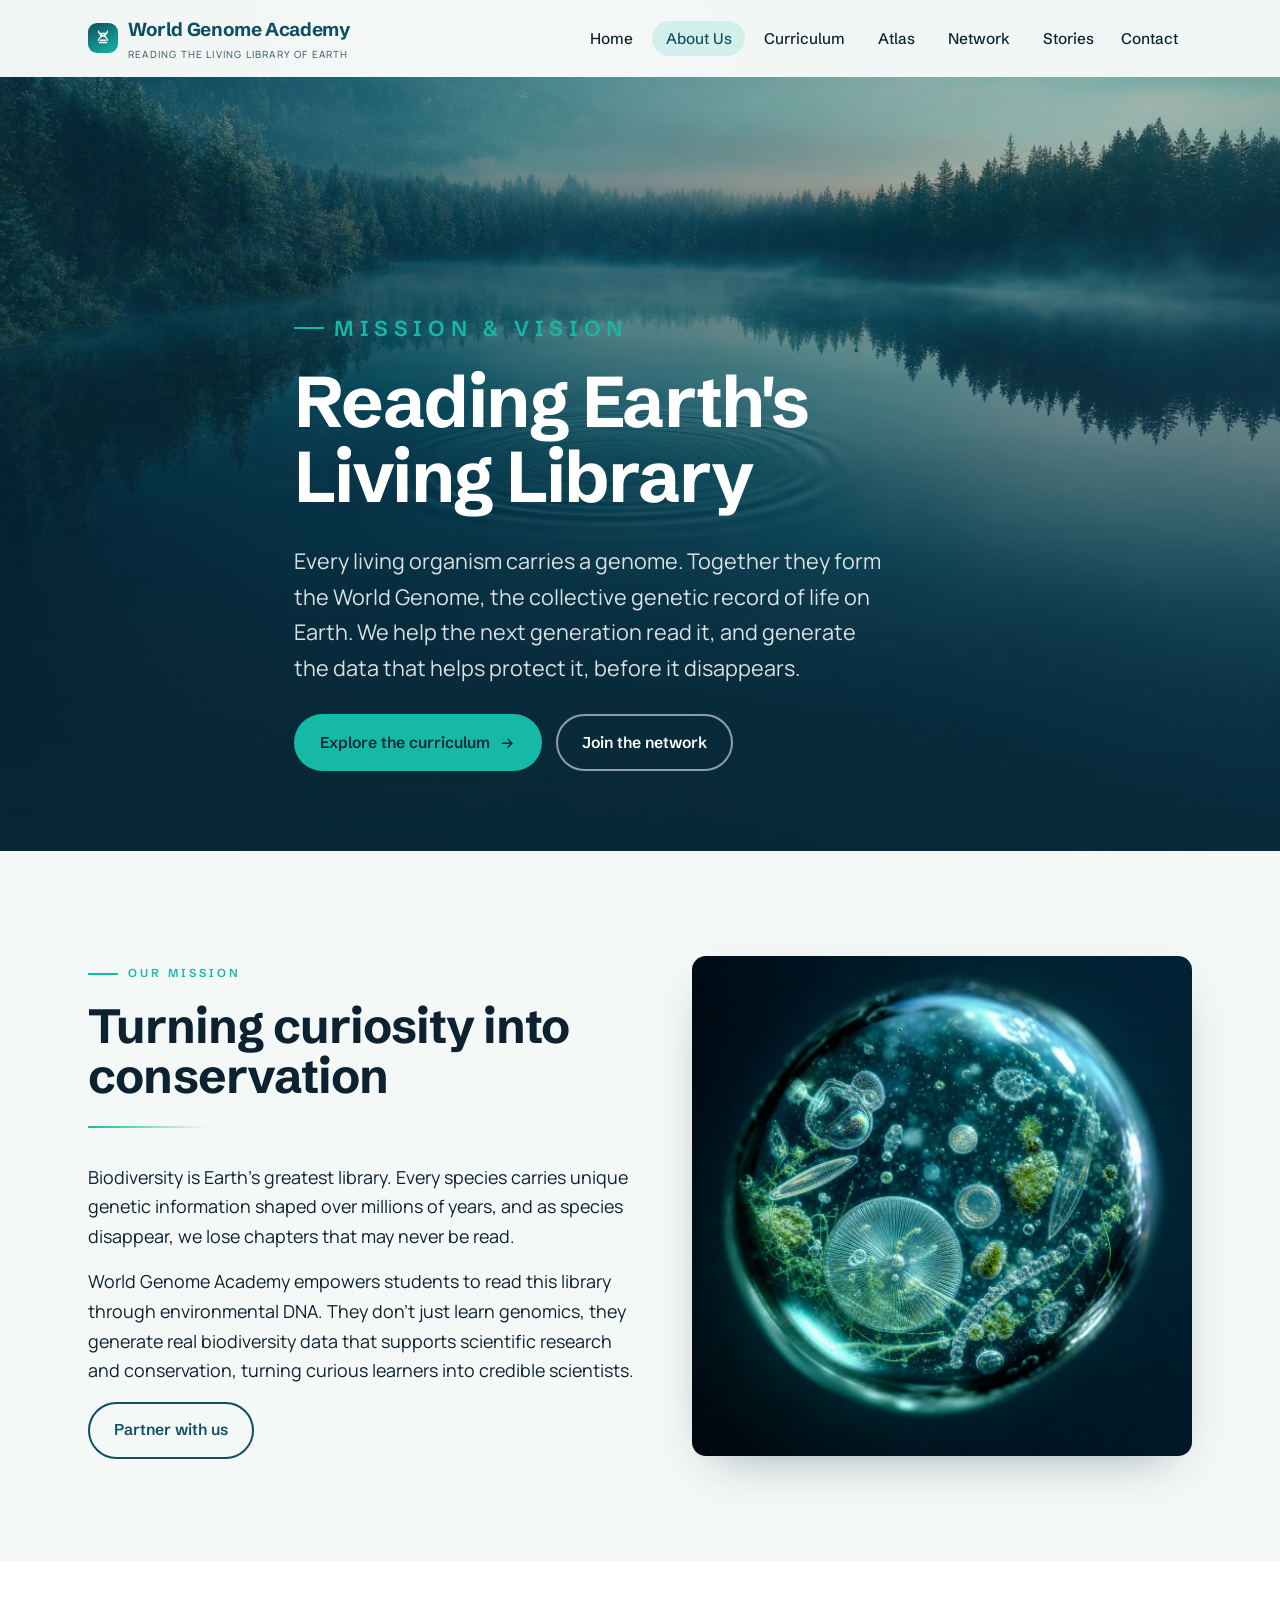
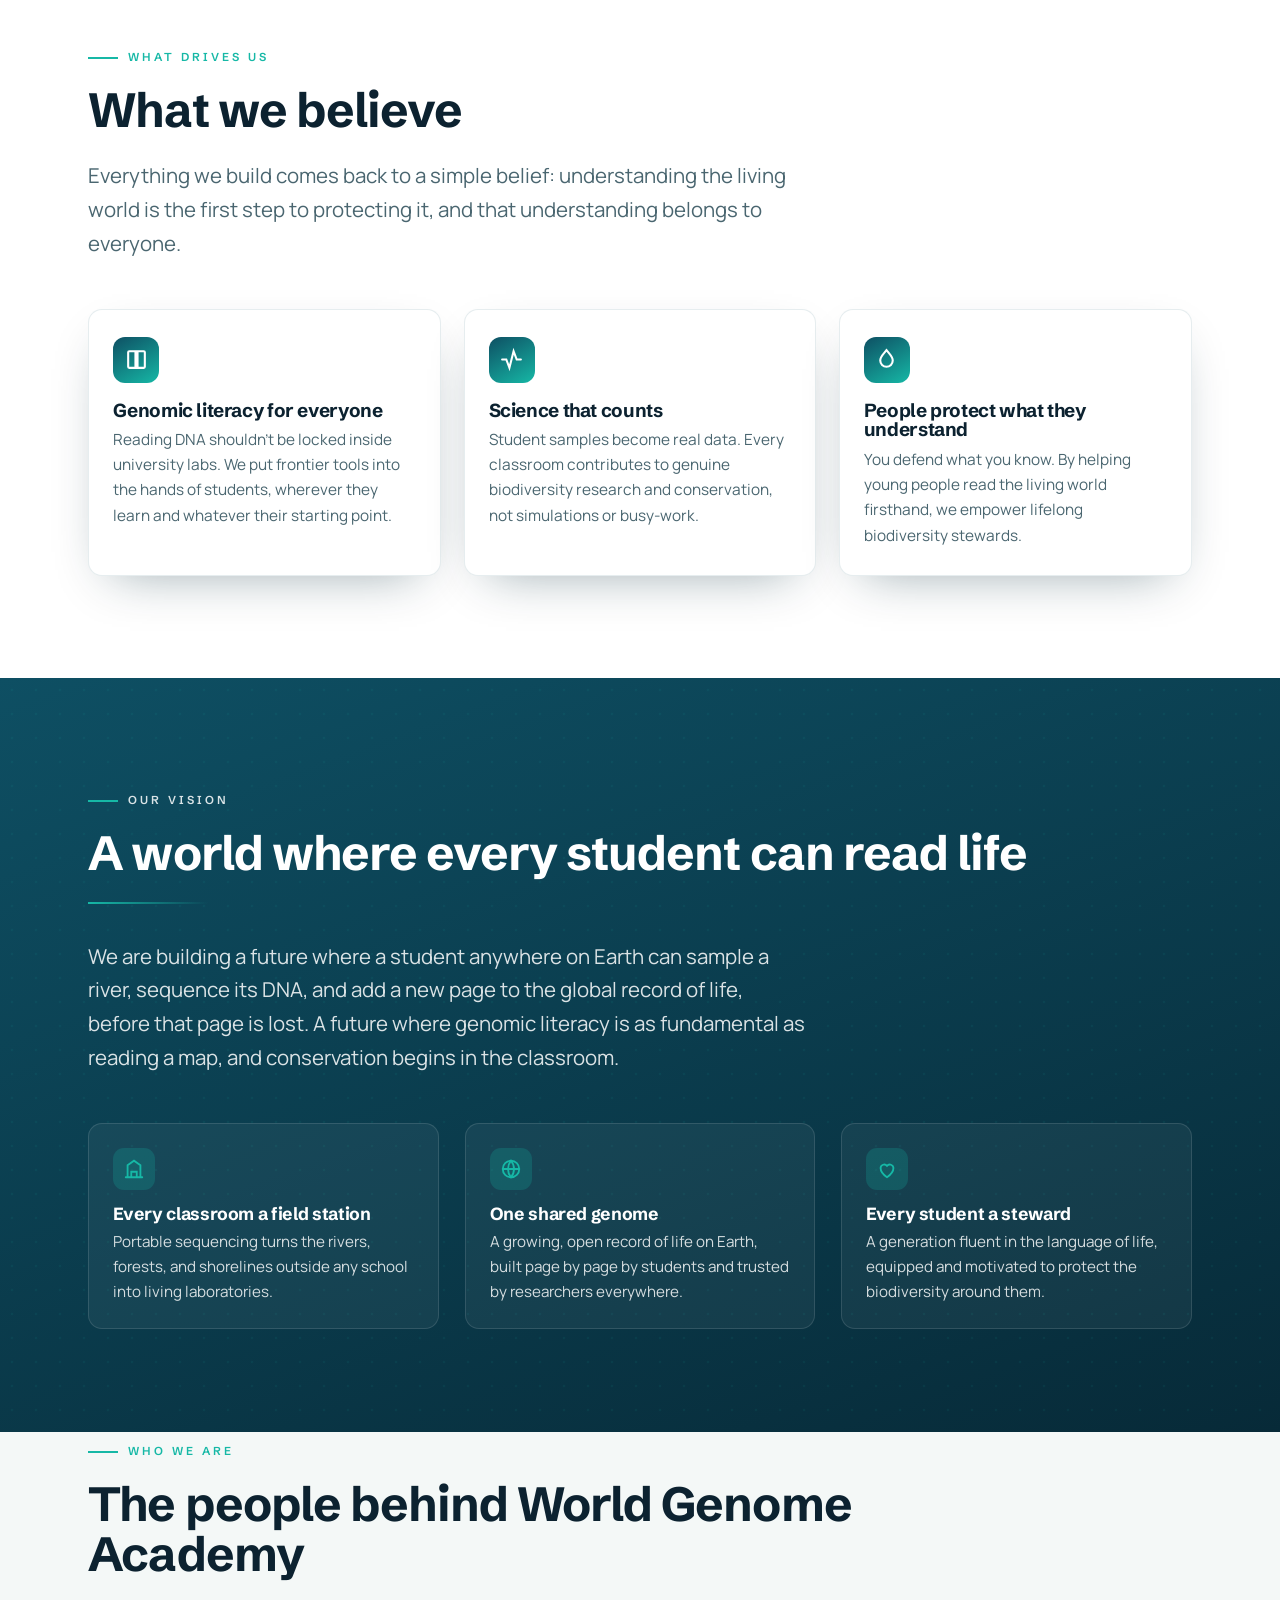
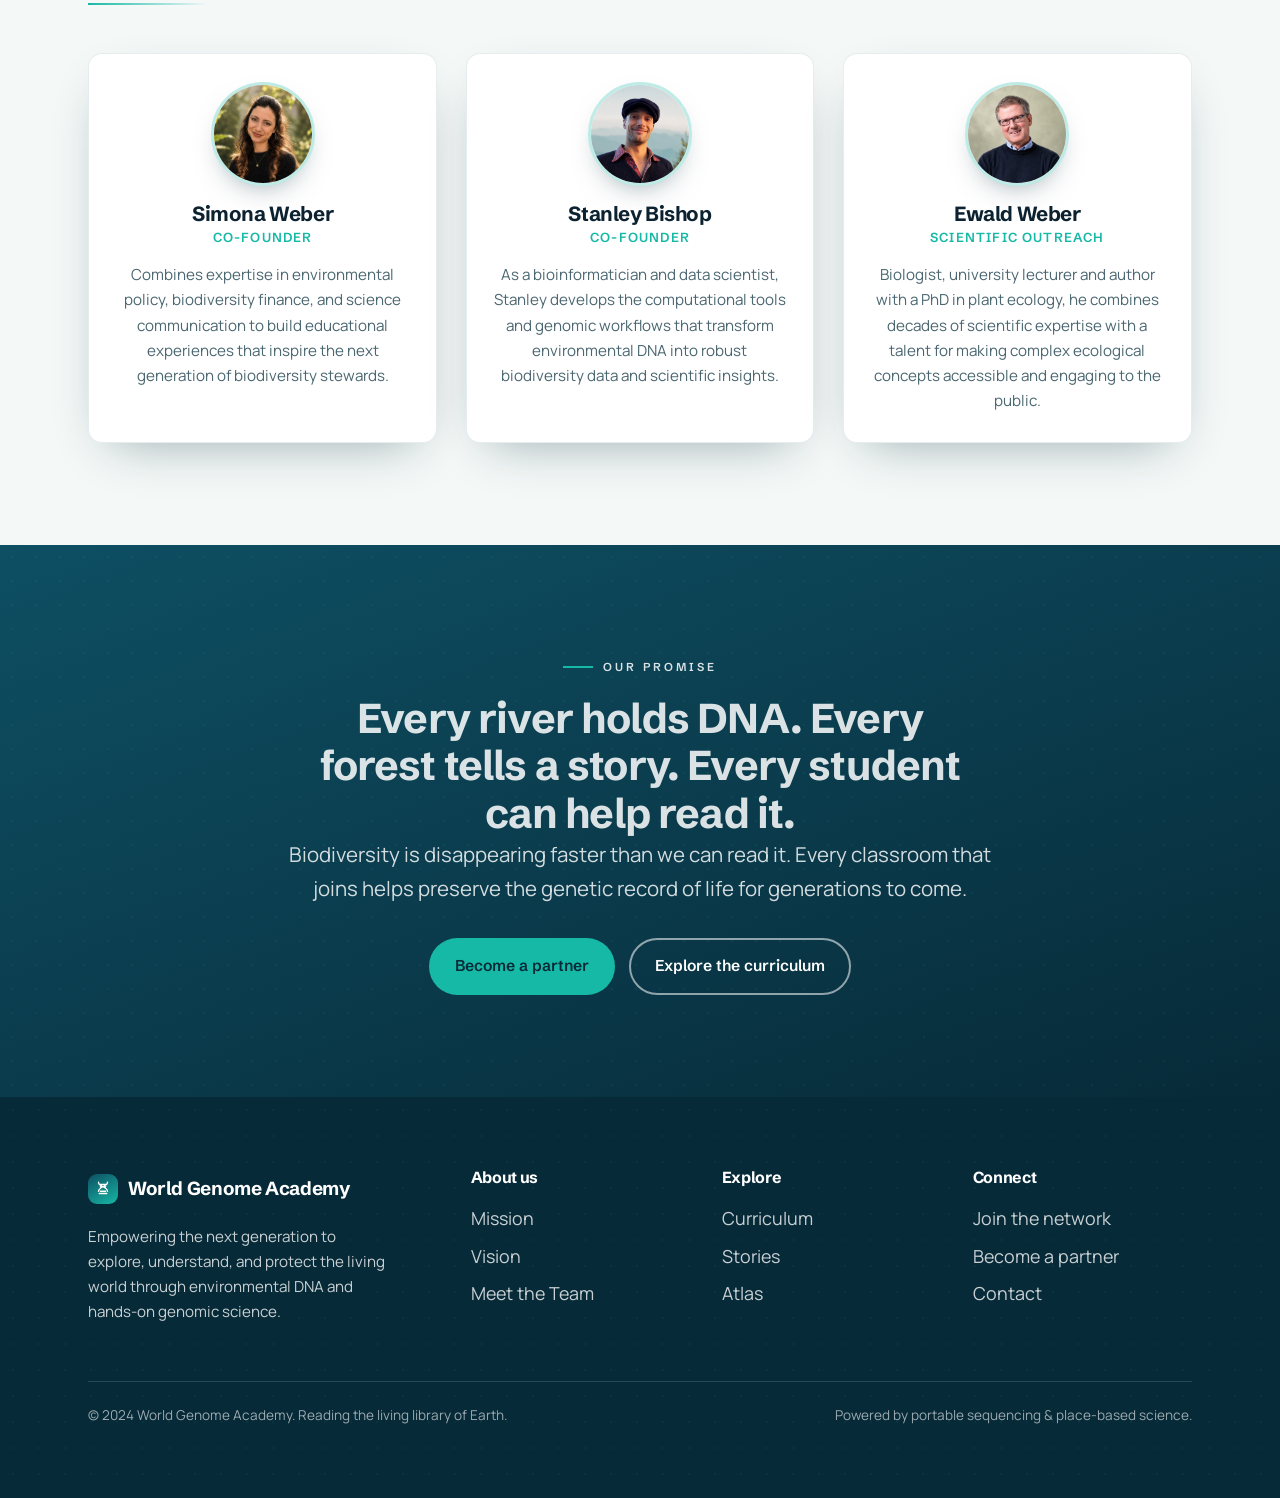
==== about-us.html @ c897b3f5 "Update about-us.html" ====
<!DOCTYPE html>
<html lang="en">
<head>
<meta charset="utf-8">
<meta name="viewport" content="width=device-width,initial-scale=1">
<title>Mission &amp; Vision · World Genome Academy</title>
<meta name="description" content="Our mission and vision: we empower students to read Earth's living library through environmental DNA, generating real biodiversity data that supports science and conservation. Meet the team behind it.">
<link rel="icon" href="data:image/svg+xml,<svg xmlns='http://www.w3.org/2000/svg' viewBox='0 0 100 100'><text y='.9em' font-size='90'>🧬</text></svg>">
<link rel="preconnect" href="https://fonts.googleapis.com">
<link rel="preconnect" href="https://fonts.gstatic.com" crossorigin>
<link href="https://fonts.googleapis.com/css2?family=Manrope:wght@400;500;600;700&family=Schibsted+Grotesk:wght@500;600;700&display=swap" rel="stylesheet">
<link rel="stylesheet" href="styles.css">
<style>
  /* ---------- Mission values ---------- */
  .values{display:grid;grid-template-columns:repeat(3,1fr);gap:1.4rem}
  .value{
    background:var(--surface);border-radius:var(--radius);
    border:1px solid rgba(14,79,99,.10);box-shadow:var(--shadow);
    padding:1.7rem 1.5rem;
    transition:transform .3s ease,box-shadow .3s ease;
  }
  .value:hover{transform:translateY(-5px);box-shadow:0 26px 60px -28px rgba(7,42,56,.5)}
  .value .ic{
    width:46px;height:46px;border-radius:12px;display:grid;place-items:center;
    background:linear-gradient(150deg,var(--primary),var(--accent));color:#fff;margin-bottom:1.1rem;
  }
  .value .ic svg{width:25px;height:25px}
  .value h3{font-size:1.18rem;margin-bottom:.4rem}
  .value p{color:var(--muted);margin:0;font-size:.96rem}
  @media (max-width:820px){.values{grid-template-columns:1fr}}

  /* ---------- Vision ---------- */
  .vision-grid{
    display:grid;grid-template-columns:repeat(3,1fr);gap:1.6rem;
    margin-top:2.6rem;position:relative;z-index:1;
  }
  .vision-item{
    padding:1.5rem 1.5rem;border-radius:14px;
    background:rgba(255,255,255,.05);border:1px solid rgba(255,255,255,.12);
  }
  .vision-item .ic{
    width:42px;height:42px;border-radius:11px;display:grid;place-items:center;
    background:rgba(22,184,166,.22);color:var(--accent);margin-bottom:.95rem;
  }
  .vision-item .ic svg{width:22px;height:22px}
  .vision-item h3{color:#fff;font-size:1.1rem;margin-bottom:.35rem}
  .vision-item p{color:rgba(255,255,255,.82);font-size:.95rem;margin:0}
  @media (max-width:820px){.vision-grid{grid-template-columns:1fr}}

  /* ---------- Team ---------- */
  .team-grid{display:grid;grid-template-columns:repeat(3,1fr);gap:1.8rem}
  .member{
    background:var(--surface);border-radius:var(--radius);
    border:1px solid rgba(14,79,99,.10);box-shadow:var(--shadow);
    padding:1.7rem 1.5rem 1.8rem;display:flex;flex-direction:column;align-items:center;text-align:center;
    transition:transform .3s ease,box-shadow .3s ease;
  }
  .member:hover{transform:translateY(-5px);box-shadow:0 26px 60px -28px rgba(7,42,56,.5)}
  .avatar{
    width:104px;height:104px;border-radius:50%;overflow:hidden;
    margin:0 auto 1.1rem;
    border:3px solid rgba(22,184,166,.28);
    box-shadow:0 12px 30px -16px rgba(7,42,56,.55);
  }
  .avatar img{width:100%;height:100%;object-fit:cover}
  .member h3{margin-bottom:.15rem;font-size:1.28rem}
  .member .role{
    font-family:var(--font-display);color:var(--accent);
    font-weight:600;font-size:.82rem;letter-spacing:.09em;
    text-transform:uppercase;margin:0 0 .85rem;
  }
  .member p{color:var(--muted);font-size:.95rem;margin:0}
  @media (max-width:820px){.team-grid{grid-template-columns:1fr 1fr}}
  @media (max-width:560px){.team-grid{grid-template-columns:1fr}}
</style>
</head>
<body>

<!--ff:nav--><header class="site-header">
  <div class="wrap nav">
    <a class="brand" href="index.html" aria-label="World Genome Academy home">
      <span class="dna" aria-hidden="true">
        <svg viewBox="0 0 24 24" fill="none" stroke="currentColor" stroke-width="1.8" stroke-linecap="round">
          <path d="M6 3c0 6 12 6 12 12M18 3c0 6-12 6-12 12M7 6h10M7 18h10M8.5 9h7M8.5 15h7"/>
        </svg>
      </span>
      <span>World Genome Academy<small>Reading the living library of Earth</small></span>
    </a>
    <nav aria-label="Primary">
      <button class="nav-toggle" aria-expanded="false" aria-controls="nav-links" aria-label="Toggle menu">
        <svg class="bars" viewBox="0 0 24 24" fill="none" stroke="currentColor" stroke-width="2" stroke-linecap="round"><path d="M4 7h16M4 12h16M4 17h16"/></svg>
        <svg class="x" viewBox="0 0 24 24" fill="none" stroke="currentColor" stroke-width="2" stroke-linecap="round"><path d="M6 6l12 12M18 6L6 18"/></svg>
      </button>
      <ul class="nav-links" id="nav-links">
        <li><a href="index.html">Home</a></li>
        <li><a href="about-us.html" aria-current="page">About Us</a></li>
        <li><a href="curriculum.html">Curriculum</a></li>
        <li><a href="atlas.html">Atlas</a></li>
        <li><a href="network.html">Network</a></li>
        <li><a href="stories.html">Stories</a><a href="contact.html">Contact</a></li>
      </ul>
    </nav>
  </div>
</header><!--/ff:nav-->

<main>

  <!-- HERO -->
  <section class="hero" aria-label="Mission introduction">
    <div class="hero-media">
      <img src="images/img0e9e3e5c2d.webp" width="1536" height="1024" alt="Still dark lake surface at dawn with a single ripple" loading="eager">
    </div>
    <div class="hero-inner wrap">
      <p class="eyebrow">Mission &amp; Vision</p>
      <h1>Reading Earth's Living Library</h1>
      <p>Every living organism carries a genome. Together they form the World Genome, the collective genetic record of life on Earth. We help the next generation read it, and generate the data that helps protect it, before it disappears.</p>
      <div class="hero-cta">
        <a class="btn btn-primary" href="curriculum.html">Explore the curriculum
          <svg viewBox="0 0 24 24" fill="none" stroke="currentColor" stroke-width="2" stroke-linecap="round"><path d="M5 12h14M13 6l6 6-6 6"/></svg>
        </a>
        <a class="btn btn-ghost" href="network.html">Join the network</a>
      </div>
    </div>
  </section>

  <!-- MISSION / WORLD GENOME -->
  <section class="section">
    <div class="wrap">
      <div class="split">
        <div class="reveal">
          <p class="eyebrow">Our Mission</p>
          <h2>Turning curiosity into conservation</h2>
          <hr class="ruleline">
          <p>Biodiversity is Earth's greatest library. Every species carries unique genetic information shaped over millions of years, and as species disappear, we lose chapters that may never be read.</p>
          <p>World Genome Academy empowers students to read this library through environmental DNA. They don't just learn genomics, they generate real biodiversity data that supports scientific research and conservation, turning curious learners into credible scientists.</p>
          <a class="btn btn-outline" href="network.html">Partner with us</a>
        </div>
        <div class="split-media reveal d2">
          <img src="images/imgcecb29d6f2.webp" width="1024" height="1024" alt="Microscopic life in a single drop of pond water" loading="lazy">
        </div>
      </div>
    </div>
  </section>

  <!-- WHAT DRIVES US -->
  <section class="section" style="background:var(--surface);padding-top:clamp(3rem,6vw,5rem)">
    <div class="wrap">
      <div class="sec-head reveal">
        <p class="eyebrow">What drives us</p>
        <h2>What we believe</h2>
        <p class="lead">Everything we build comes back to a simple belief: understanding the living world is the first step to protecting it, and that understanding belongs to everyone.</p>
      </div>
      <div class="values">
        <article class="value reveal">
          <span class="ic" aria-hidden="true">
            <svg viewBox="0 0 24 24" fill="none" stroke="currentColor" stroke-width="2" stroke-linecap="round"><path d="M4 19V5a1 1 0 0 1 1-1h6v16H5a1 1 0 0 1-1-1Zm9 0V4h6a1 1 0 0 1 1 1v14a1 1 0 0 1-1 1h-6Z"/></svg>
          </span>
          <h3>Genomic literacy for everyone</h3>
          <p>Reading DNA shouldn't be locked inside university labs. We put frontier tools into the hands of students, wherever they learn and whatever their starting point.</p>
        </article>
        <article class="value reveal d1">
          <span class="ic" aria-hidden="true">
            <svg viewBox="0 0 24 24" fill="none" stroke="currentColor" stroke-width="2" stroke-linecap="round"><path d="M3 12h4l3 8 4-16 3 8h4"/></svg>
          </span>
          <h3>Science that counts</h3>
          <p>Student samples become real data. Every classroom contributes to genuine biodiversity research and conservation, not simulations or busy-work.</p>
        </article>
        <article class="value reveal d2">
          <span class="ic" aria-hidden="true">
            <svg viewBox="0 0 24 24" fill="none" stroke="currentColor" stroke-width="2" stroke-linecap="round"><path d="M12 3c3 4 6 6 6 10a6 6 0 0 1-12 0c0-4 3-6 6-10Z"/></svg>
          </span>
          <h3>People protect what they understand</h3>
          <p>You defend what you know. By helping young people read the living world firsthand, we empower lifelong biodiversity stewards.</p>
        </article>
      </div>
    </div>
  </section>

  <!-- VISION -->
  <section class="section band-deep">
    <div class="wrap" style="position:relative;z-index:1">
      <div class="sec-head reveal" style="max-width:60rem">
        <p class="eyebrow">Our Vision</p>
        <h2>A world where every student can read life</h2>
        <hr class="ruleline">
        <p class="lead">We are building a future where a student anywhere on Earth can sample a river, sequence its DNA, and add a new page to the global record of life, before that page is lost. A future where genomic literacy is as fundamental as reading a map, and conservation begins in the classroom.</p>
      </div>
      <div class="vision-grid">
        <div class="vision-item reveal">
          <span class="ic" aria-hidden="true">
            <svg viewBox="0 0 24 24" fill="none" stroke="currentColor" stroke-width="2" stroke-linecap="round"><path d="M3 21h18M5 21V8l7-5 7 5v13M9 21v-6h6v6"/></svg>
          </span>
          <h3>Every classroom a field station</h3>
          <p>Portable sequencing turns the rivers, forests, and shorelines outside any school into living laboratories.</p>
        </div>
        <div class="vision-item reveal d1">
          <span class="ic" aria-hidden="true">
            <svg viewBox="0 0 24 24" fill="none" stroke="currentColor" stroke-width="2" stroke-linecap="round"><circle cx="12" cy="12" r="9"/><path d="M3 12h18M12 3a14 14 0 0 1 0 18 14 14 0 0 1 0-18Z"/></svg>
          </span>
          <h3>One shared genome</h3>
          <p>A growing, open record of life on Earth, built page by page by students and trusted by researchers everywhere.</p>
        </div>
        <div class="vision-item reveal d2">
          <span class="ic" aria-hidden="true">
            <svg viewBox="0 0 24 24" fill="none" stroke="currentColor" stroke-width="2" stroke-linecap="round"><path d="M12 21s-7-4.6-7-10a4 4 0 0 1 7-2.5A4 4 0 0 1 19 11c0 5.4-7 10-7 10Z"/></svg>
          </span>
          <h3>Every student a steward</h3>
          <p>A generation fluent in the language of life, equipped and motivated to protect the biodiversity around them.</p>
        </div>
      </div>
    </div>
  </section>

  <!-- TEAM -->
  <section class="section" style="padding-top:0">
    <div class="wrap">
      <div class="sec-head">
        <p class="eyebrow reveal">Who we are</p>
        <h2 class="reveal d1">The people behind World Genome Academy</h2>
        <hr class="ruleline reveal d1">
      </div>
      <div class="team-grid">
        <article class="member reveal">
          <div class="avatar">
            <img src="images/img23.png" alt="Portrait of Simona Weber">
          </div>
          <h3>Simona Weber</h3>
          <p class="role">Co-Founder</p>
          <p>Combines expertise in environmental policy, biodiversity finance, and science communication to build educational experiences that inspire the next generation of biodiversity stewards.</p>
        </article>
        <article class="member reveal d1">
          <div class="avatar">
            <img src="images/img22.png" alt="Portrait of Stanley Bishop">
          </div>
          <h3>Stanley Bishop</h3>
          <p class="role">Co-Founder</p>
          <p>As a bioinformatician and data scientist, Stanley develops the computational tools and genomic workflows that transform environmental DNA into robust biodiversity data and scientific insights.</p>
        </article>
        <article class="member reveal d2">
          <div class="avatar">
            <img src="images/img24.png" alt="Portrait of Ewald Weber">
          </div>
          <h3>Ewald Weber</h3>
          <p class="role">Scientific Outreach</p>
          <p>Biologist, university lecturer and author with a PhD in plant ecology, he combines decades of scientific expertise with a talent for making complex ecological concepts accessible and engaging to the public.</p>
        </article>
      </div>
    </div>
  </section>

  <!-- MANIFESTO + CTA -->
  <section class="section band-deep">
    <div class="wrap center" style="position:relative;z-index:1">
      <p class="eyebrow center reveal">Our promise</p>
      <p class="pullquote center reveal d1" style="margin-inline:auto;max-width:26ch">Every river holds DNA. Every forest tells a story. Every student can help read it.</p>
      <p class="lead center reveal d1" style="margin-inline:auto;color:rgba(255,255,255,.82)">Biodiversity is disappearing faster than we can read it. Every classroom that joins helps preserve the genetic record of life for generations to come.</p>
      <div class="hero-cta reveal d2" style="justify-content:center;margin-top:2rem">
        <a class="btn btn-primary" href="network.html">Become a partner</a>
        <a class="btn btn-ghost" href="curriculum.html">Explore the curriculum</a>
      </div>
    </div>
  </section>

</main>

<!--ff:footer--><footer class="site-footer">
  <div class="wrap">
    <div class="footer-grid">
      <div class="footer-brand">
        <a class="brand" href="index.html">
          <span class="dna" aria-hidden="true">
            <svg viewBox="0 0 24 24" fill="none" stroke="currentColor" stroke-width="1.8" stroke-linecap="round"><path d="M6 3c0 6 12 6 12 12M18 3c0 6-12 6-12 12M7 6h10M7 18h10M8.5 9h7M8.5 15h7"/></svg>
          </span>
          <span>World Genome Academy</span>
        </a>
        <p>Empowering the next generation to explore, understand, and protect the living world through environmental DNA and hands-on genomic science.</p>
      </div>
      <div>
        <h4>About us</h4>
        <a href="about-us.html">Mission</a>
        <a href="about-us.html">Vision</a>
        <a href="about-us.html">Meet the Team</a>
      </div>
      <div>
        <h4>Explore</h4>
        <a href="curriculum.html">Curriculum</a>
        <a href="stories.html">Stories</a>
        <a href="atlas.html">Atlas</a>
      </div>
      <div>
        <h4>Connect</h4>
        <a href="network.html">Join the network</a>
        <a href="contact.html">Become a partner</a>
        <a href="contact.html">Contact</a>
      </div>
    </div>
    <div class="footer-bottom">
      <span>© 2024 World Genome Academy. Reading the living library of Earth.</span>
      <span>Powered by portable sequencing &amp; place-based science.</span>
    </div>
  </div>
</footer><!--/ff:footer-->

<script src="script.js"></script>
</body>
</html>
---- styles.css ----
/* World Genome Academy - shared design system */

:root{
  --bg:#f4f8f7;
  --surface:#ffffff;
  --text:#0c2230;
  --muted:#4a6670;
  --primary:#0e4f63;
  --accent:#16b8a6;
  --radius:14px;
  --font-display:"Schibsted Grotesk",system-ui,sans-serif;
  --font-body:"Manrope",system-ui,sans-serif;

  --deep:#072a38;
  --maxw:1180px;
  --gut:clamp(1.1rem,4vw,2.4rem);
  --shadow:0 18px 50px -24px rgba(7,42,56,.45);
  --shadow-hard:14px 14px 0 rgba(14,79,99,.10);
}

*,*::before,*::after{box-sizing:border-box}
html{scroll-behavior:smooth}
@media (prefers-reduced-motion:reduce){html{scroll-behavior:auto}}

body{
  margin:0;
  background:var(--bg);
  color:var(--text);
  font-family:var(--font-body);
  font-size:clamp(1rem,.96rem + .25vw,1.12rem);
  line-height:1.65;
  -webkit-font-smoothing:antialiased;
  overflow-x:hidden;
}

/* atmospheric base texture */
body::before{
  content:"";
  position:fixed;
  inset:0;
  z-index:-1;
  pointer-events:none;
  background:
    radial-gradient(900px 600px at 88% -8%, rgba(22,184,166,.12), transparent 60%),
    radial-gradient(800px 700px at -6% 18%, rgba(14,79,99,.10), transparent 60%);
}

img{display:block;max-width:100%;height:auto}
a{color:inherit;text-decoration:none}

h1,h2,h3,h4{
  font-family:var(--font-display);
  line-height:1.05;
  font-weight:700;
  letter-spacing:-.02em;
  margin:0 0 .5em;
}
h1{font-size:clamp(2.4rem,5.6vw,4.5rem)}
h2{font-size:clamp(1.9rem,3.8vw,3rem)}
h3{font-size:clamp(1.2rem,2vw,1.5rem)}
p{margin:0 0 1rem}

.wrap{max-width:var(--maxw);margin-inline:auto;padding-inline:var(--gut)}
.section{padding-block:clamp(3.5rem,8vw,7rem)}
.eyebrow{
  font-family:var(--font-display);
  text-transform:uppercase;
  letter-spacing:.26em;
  font-size:.72rem;
  font-weight:600;
  color:var(--accent);
  display:inline-flex;
  align-items:center;
  gap:.6rem;
  margin:0 0 1.1rem;
}
.eyebrow::before{
  content:"";
  width:30px;height:2px;
  background:var(--accent);
  display:inline-block;
}
.lead{font-size:clamp(1.1rem,1.6vw,1.35rem);color:var(--muted);max-width:60ch}

/* ---------- Buttons ---------- */
.btn{
  display:inline-flex;align-items:center;gap:.55rem;
  font-family:var(--font-display);
  font-weight:600;
  font-size:.98rem;
  padding:.85rem 1.5rem;
  border-radius:999px;
  border:2px solid transparent;
  cursor:pointer;
  transition:transform .25s ease,box-shadow .25s ease,background .25s ease,color .25s ease;
}
.btn svg{width:1.05em;height:1.05em}
.btn-primary{background:var(--accent);color:var(--deep)}
.btn-primary:hover{transform:translateY(-2px);box-shadow:0 14px 30px -10px rgba(22,184,166,.6)}
.btn-ghost{border-color:rgba(255,255,255,.55);color:#fff}
.btn-ghost:hover{background:rgba(255,255,255,.12);transform:translateY(-2px)}
.btn-outline{border-color:var(--primary);color:var(--primary)}
.btn-outline:hover{background:var(--primary);color:#fff;transform:translateY(-2px)}

/* ---------- Header ---------- */
.site-header{
  position:sticky;top:0;z-index:60;
  background:rgba(244,248,247,.78);
  backdrop-filter:blur(12px);
  border-bottom:1px solid transparent;
  transition:border-color .3s ease,background .3s ease,box-shadow .3s ease;
}
.site-header.scrolled{
  border-color:rgba(14,79,99,.12);
  box-shadow:0 10px 30px -22px rgba(7,42,56,.6);
}
.nav{
  display:flex;align-items:center;justify-content:space-between;
  gap:1rem;
  padding-block:.9rem;
}
.brand{
  display:inline-flex;align-items:center;gap:.6rem;
  font-family:var(--font-display);
  font-weight:700;
  letter-spacing:-.02em;
  font-size:1.18rem;
  color:var(--primary);
}
.brand .dna{
  width:30px;height:30px;flex:none;
  display:grid;place-items:center;
  border-radius:9px;
  background:linear-gradient(150deg,var(--primary),var(--accent));
  color:#fff;
}
.brand .dna svg{width:18px;height:18px}
.brand small{display:block;font-family:var(--font-body);font-weight:500;font-size:.62rem;letter-spacing:.12em;text-transform:uppercase;color:var(--muted)}

.nav-links{
  display:flex;align-items:center;gap:.35rem;
  list-style:none;margin:0;padding:0;
}
.nav-links a{
  font-family:var(--font-display);
  font-weight:500;
  font-size:.96rem;
  padding:.5rem .85rem;
  border-radius:999px;
  color:var(--text);
  position:relative;
  transition:color .2s ease,background .2s ease;
}
.nav-links a:hover{color:var(--primary)}
.nav-links a[aria-current="page"]{color:var(--primary);background:rgba(22,184,166,.14)}

.nav-toggle{
  display:none;
  background:none;border:0;cursor:pointer;
  width:44px;height:44px;border-radius:10px;
  color:var(--primary);
}
.nav-toggle svg{width:26px;height:26px}
.nav-toggle .x{display:none}
.nav-toggle[aria-expanded="true"] .x{display:block}
.nav-toggle[aria-expanded="true"] .bars{display:none}

@media (max-width:880px){
  .nav-toggle{display:grid;place-items:center}
  .nav-links{
    position:absolute;top:100%;left:0;right:0;
    flex-direction:column;align-items:stretch;
    gap:.2rem;
    background:var(--surface);
    padding:1rem var(--gut) 1.6rem;
    border-bottom:1px solid rgba(14,79,99,.12);
    box-shadow:var(--shadow);
    transform:translateY(-12px);
    opacity:0;visibility:hidden;
    transition:opacity .25s ease,transform .25s ease,visibility .25s;
  }
  .js .nav-links{visibility:hidden}
  .nav-links.open{opacity:1;visibility:visible;transform:translateY(0)}
  .nav-links a{padding:.85rem 1rem;font-size:1.05rem}
}

/* ---------- Hero (shared) ---------- */
.hero{
  position:relative;
  min-height:clamp(560px,86vh,820px);
  display:flex;align-items:flex-end;
  color:#fff;
  overflow:hidden;
}
.hero-media{position:absolute;inset:0;z-index:-2}
.hero-media img{width:100%;height:100%;object-fit:cover}
.hero::after{
  content:"";position:absolute;inset:0;z-index:-1;
  background:linear-gradient(180deg,rgba(7,42,56,.25) 0%,rgba(7,42,56,.55) 55%,rgba(7,42,56,.88) 100%);
}
.hero-inner{padding-block:clamp(2.5rem,7vw,5rem);max-width:48rem}
.hero h1{margin-bottom:.4em}
.hero p{color:rgba(255,255,255,.86);font-size:clamp(1.05rem,1.7vw,1.35rem);max-width:46ch}
.hero .eyebrow{color:var(--accent)}
.hero-cta{display:flex;flex-wrap:wrap;gap:.9rem;margin-top:1.8rem}

/* ---------- Reveal ---------- */
.js .reveal{opacity:0;transform:translateY(26px);transition:opacity .7s ease,transform .7s ease}
.js .reveal.in{opacity:1;transform:none}
.js .reveal.d1{transition-delay:.08s}
.js .reveal.d2{transition-delay:.16s}
.js .reveal.d3{transition-delay:.24s}
.js .reveal.d4{transition-delay:.32s}
@media (prefers-reduced-motion:reduce){
  .js .reveal{opacity:1;transform:none;transition:none}
}

/* ---------- Cards (shared) ---------- */
.card{
  background:var(--surface);
  border-radius:var(--radius);
  overflow:hidden;
  border:1px solid rgba(14,79,99,.10);
  box-shadow:var(--shadow);
  display:flex;flex-direction:column;
  transition:transform .3s ease,box-shadow .3s ease;
}
.card:hover{transform:translateY(-5px);box-shadow:0 26px 60px -28px rgba(7,42,56,.5)}
.card-media{position:relative;aspect-ratio:1/1;overflow:hidden}
.card-media img{width:100%;height:100%;object-fit:cover;transition:transform .6s ease}
.card:hover .card-media img{transform:scale(1.06)}
.card-body{padding:1.3rem 1.4rem 1.6rem}
.card-body h3{margin-bottom:.4rem}
.card-body p{color:var(--muted);margin:0;font-size:.98rem}
.card-num{
  position:absolute;top:.6rem;left:.9rem;z-index:2;
  font-family:var(--font-display);font-weight:700;
  font-size:2.6rem;color:rgba(255,255,255,.92);
  text-shadow:0 4px 18px rgba(7,42,56,.5);
  line-height:1;
}

/* CSS placeholder figure (signature DNA motif) */
.ph-figure{
  position:relative;width:100%;height:100%;
  background:
    radial-gradient(120% 120% at 20% 10%, rgba(22,184,166,.30), transparent 55%),
    linear-gradient(150deg,var(--primary),var(--deep));
  display:grid;place-items:center;
  overflow:hidden;
}
.ph-figure::after{
  content:"";position:absolute;inset:0;
  background-image:radial-gradient(rgba(255,255,255,.16) 1.4px,transparent 1.6px);
  background-size:18px 18px;opacity:.5;
}
.ph-figure svg{width:54%;height:54%;color:rgba(255,255,255,.55);position:relative;z-index:1}

/* ---------- Grids ---------- */
.grid{display:grid;gap:1.4rem}
.grid-3{grid-template-columns:repeat(3,1fr)}
.grid-2{grid-template-columns:repeat(2,1fr)}
.grid-4{grid-template-columns:repeat(4,1fr)}
@media (max-width:900px){
  .grid-3,.grid-4{grid-template-columns:repeat(2,1fr)}
}
@media (max-width:600px){
  .grid-2,.grid-3,.grid-4{grid-template-columns:1fr}
}

/* ---------- Split / asymmetric ---------- */
.split{
  display:grid;
  grid-template-columns:1.05fr .95fr;
  gap:clamp(1.6rem,4vw,3.4rem);
  align-items:center;
}
.split.flip .split-media{order:-1}
.split-media{
  border-radius:var(--radius);overflow:hidden;
  box-shadow:var(--shadow);
  aspect-ratio:1/1;
  position:relative;
}
.split-media img{width:100%;height:100%;object-fit:cover}
@media (max-width:820px){
  .split{grid-template-columns:1fr}
  .split.flip .split-media{order:0}
}

/* ---------- Bands ---------- */
.band-deep{
  background:linear-gradient(160deg,var(--primary),var(--deep));
  color:#fff;position:relative;overflow:hidden;
}
.band-deep::before{
  content:"";position:absolute;inset:0;
  background-image:radial-gradient(rgba(22,184,166,.18) 1.4px,transparent 1.6px);
  background-size:24px 24px;opacity:.4;pointer-events:none;
}
.band-deep .lead,.band-deep p{color:rgba(255,255,255,.85)}
.band-green{
  background:linear-gradient(160deg,#10564b,#0a3a3a);
  color:#fff;position:relative;overflow:hidden;
}
.band-green p{color:rgba(255,255,255,.85)}

.pullquote{
  font-family:var(--font-display);
  font-weight:700;
  font-size:clamp(1.6rem,3.4vw,2.6rem);
  line-height:1.15;letter-spacing:-.02em;
  max-width:24ch;margin:0;
  position:relative;z-index:1;
}

/* ---------- Stat row ---------- */
.stats{display:grid;grid-template-columns:repeat(3,1fr);gap:1.6rem;position:relative;z-index:1}
.stat .num{font-family:var(--font-display);font-weight:700;font-size:clamp(2.2rem,4vw,3.2rem);color:var(--accent);line-height:1}
.stat .lbl{font-size:.92rem;color:rgba(255,255,255,.78);margin-top:.3rem}
@media (max-width:600px){.stats{grid-template-columns:1fr;gap:1.2rem}}

/* ---------- Section heading helper ---------- */
.sec-head{max-width:54rem;margin-bottom:clamp(1.8rem,4vw,3rem)}
.center{text-align:center;margin-inline:auto}

/* rule line motif */
.ruleline{height:2px;background:linear-gradient(90deg,var(--accent),transparent);border:0;margin:0 0 2.2rem;max-width:120px}

/* ---------- Footer ---------- */
.site-footer{
  background:var(--deep);color:rgba(255,255,255,.78);
  padding-block:clamp(3rem,6vw,4.5rem);
  position:relative;overflow:hidden;
}
.site-footer::before{
  content:"";position:absolute;inset:0;
  background-image:radial-gradient(rgba(22,184,166,.16) 1.3px,transparent 1.5px);
  background-size:26px 26px;opacity:.35;
}
.footer-grid{display:grid;grid-template-columns:1.6fr 1fr 1fr 1fr;gap:2rem;position:relative;z-index:1}
.footer-grid h4{color:#fff;font-size:1rem;margin-bottom:.9rem}
.footer-grid a{color:rgba(255,255,255,.78);display:block;padding:.25rem 0;transition:color .2s}
.footer-grid a:hover{color:var(--accent)}
.footer-brand .brand{color:#fff;display:inline-flex;align-items:center;gap:.6rem}
.footer-brand .brand .dna{flex:none}
.footer-brand p{max-width:34ch;font-size:.95rem;margin-top:1rem}
.footer-bottom{
  position:relative;z-index:1;
  margin-top:2.5rem;padding-top:1.4rem;
  border-top:1px solid rgba(255,255,255,.14);
  display:flex;flex-wrap:wrap;gap:.6rem 1.4rem;justify-content:space-between;
  font-size:.85rem;color:rgba(255,255,255,.6);
}
@media (max-width:820px){.footer-grid{grid-template-columns:1fr 1fr 1fr}.footer-brand{grid-column:1/-1}}
@media (max-width:560px){.footer-grid{grid-template-columns:1fr 1fr}.footer-brand{grid-column:1/-1}}

/* ---------- Focus ---------- */
:focus-visible{outline:3px solid var(--accent);outline-offset:3px;border-radius:4px}

/* ---------- Scrub scene (shared, if used) ---------- */
.scrub{position:relative;height:300vh}
.scrub-stage{position:sticky;top:0;height:100vh;overflow:hidden}
.scrub-stage img,.scrub-stage canvas{position:absolute;inset:0;width:100%;height:100%;object-fit:cover}
.scrub-stage canvas{display:none}
.js .scrub-stage canvas{display:block}
.js .scrub-stage.drawn img{opacity:0}
@media (prefers-reduced-motion:reduce){.js .scrub-stage canvas{display:none}.js .scrub-stage img{opacity:1}}
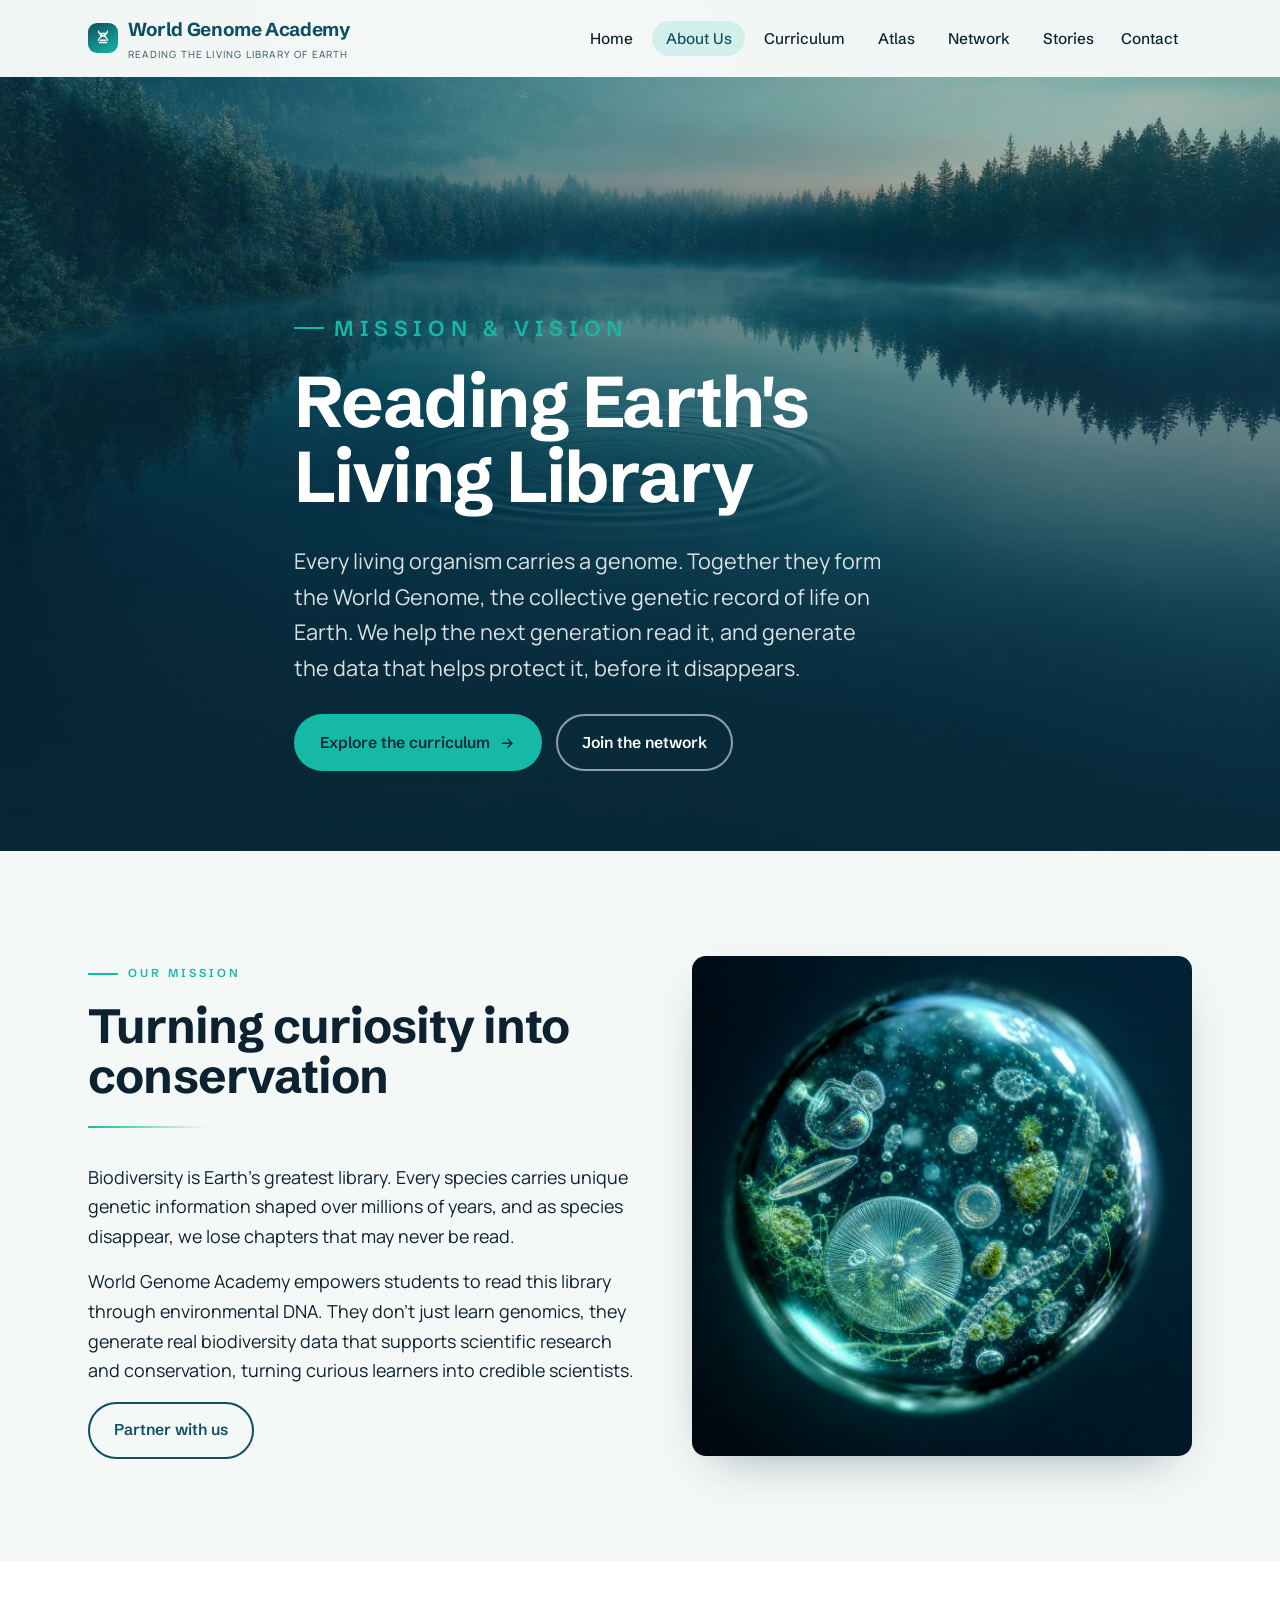
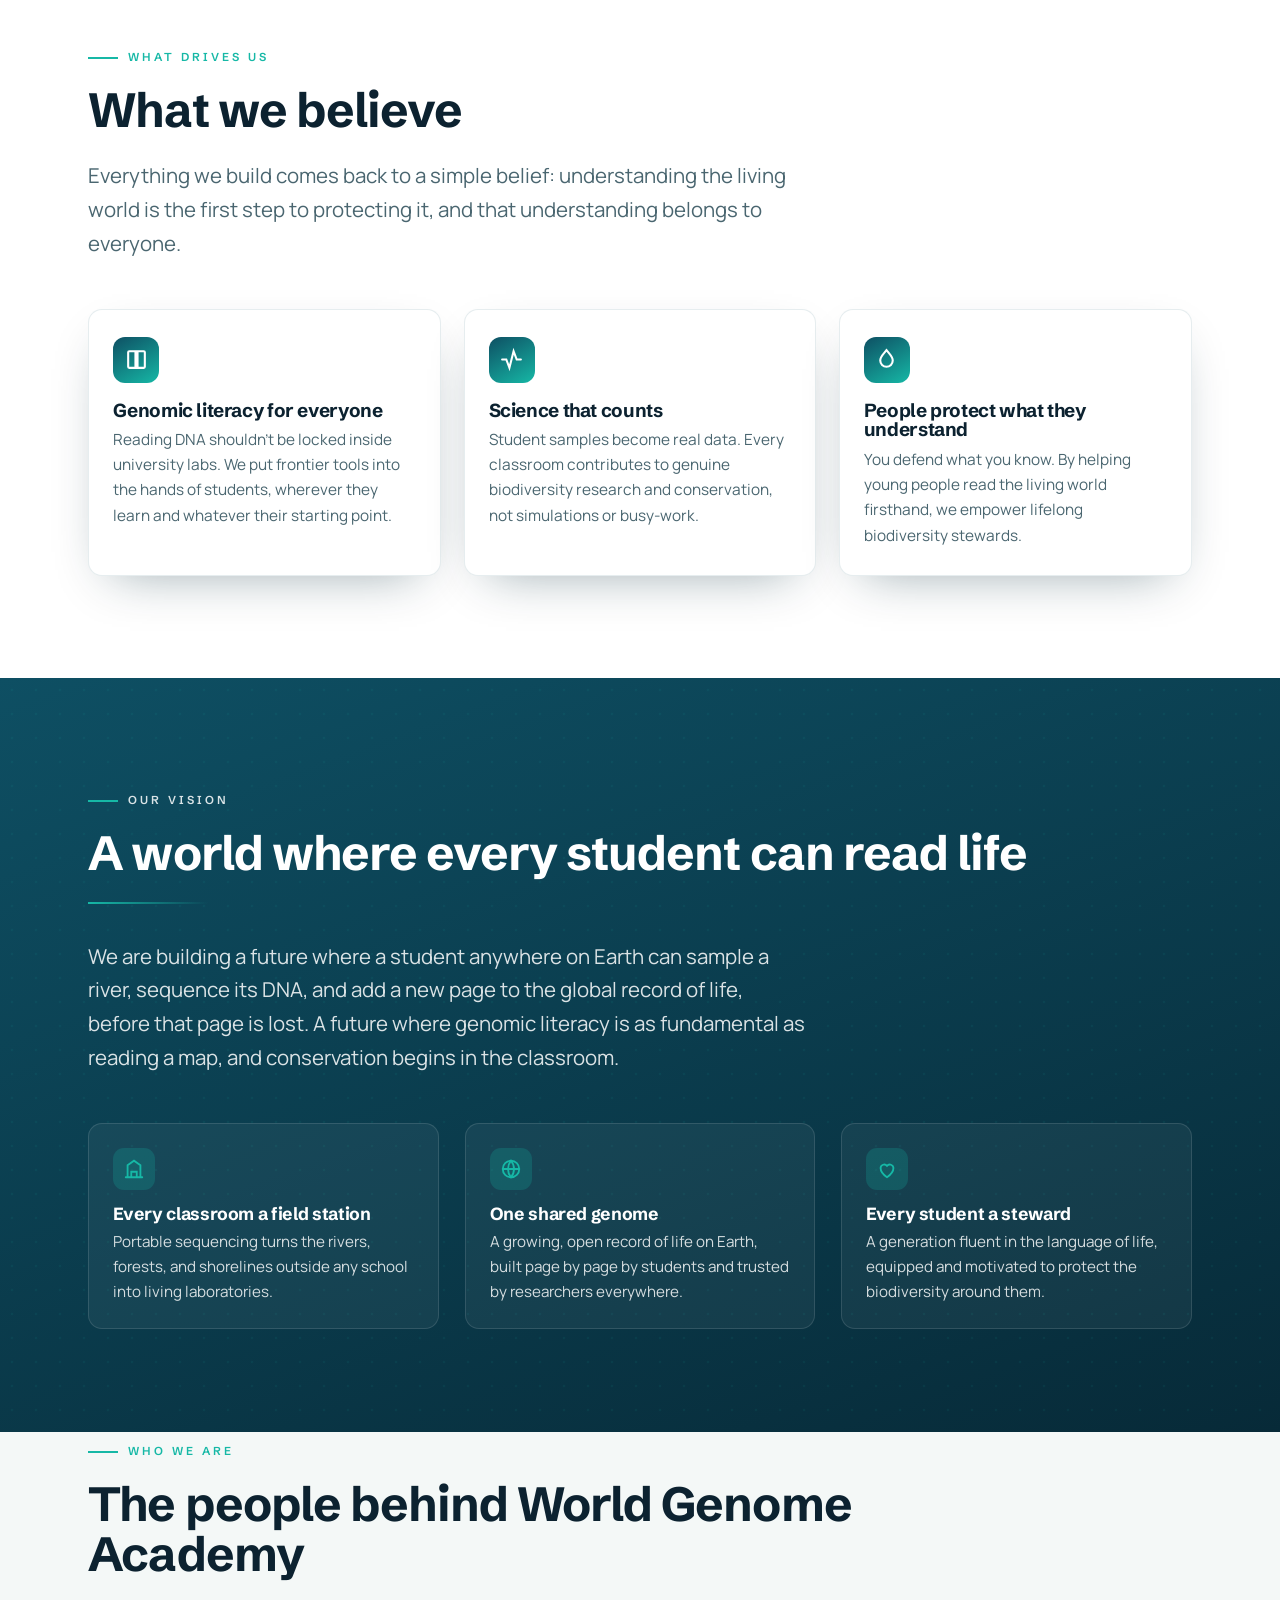
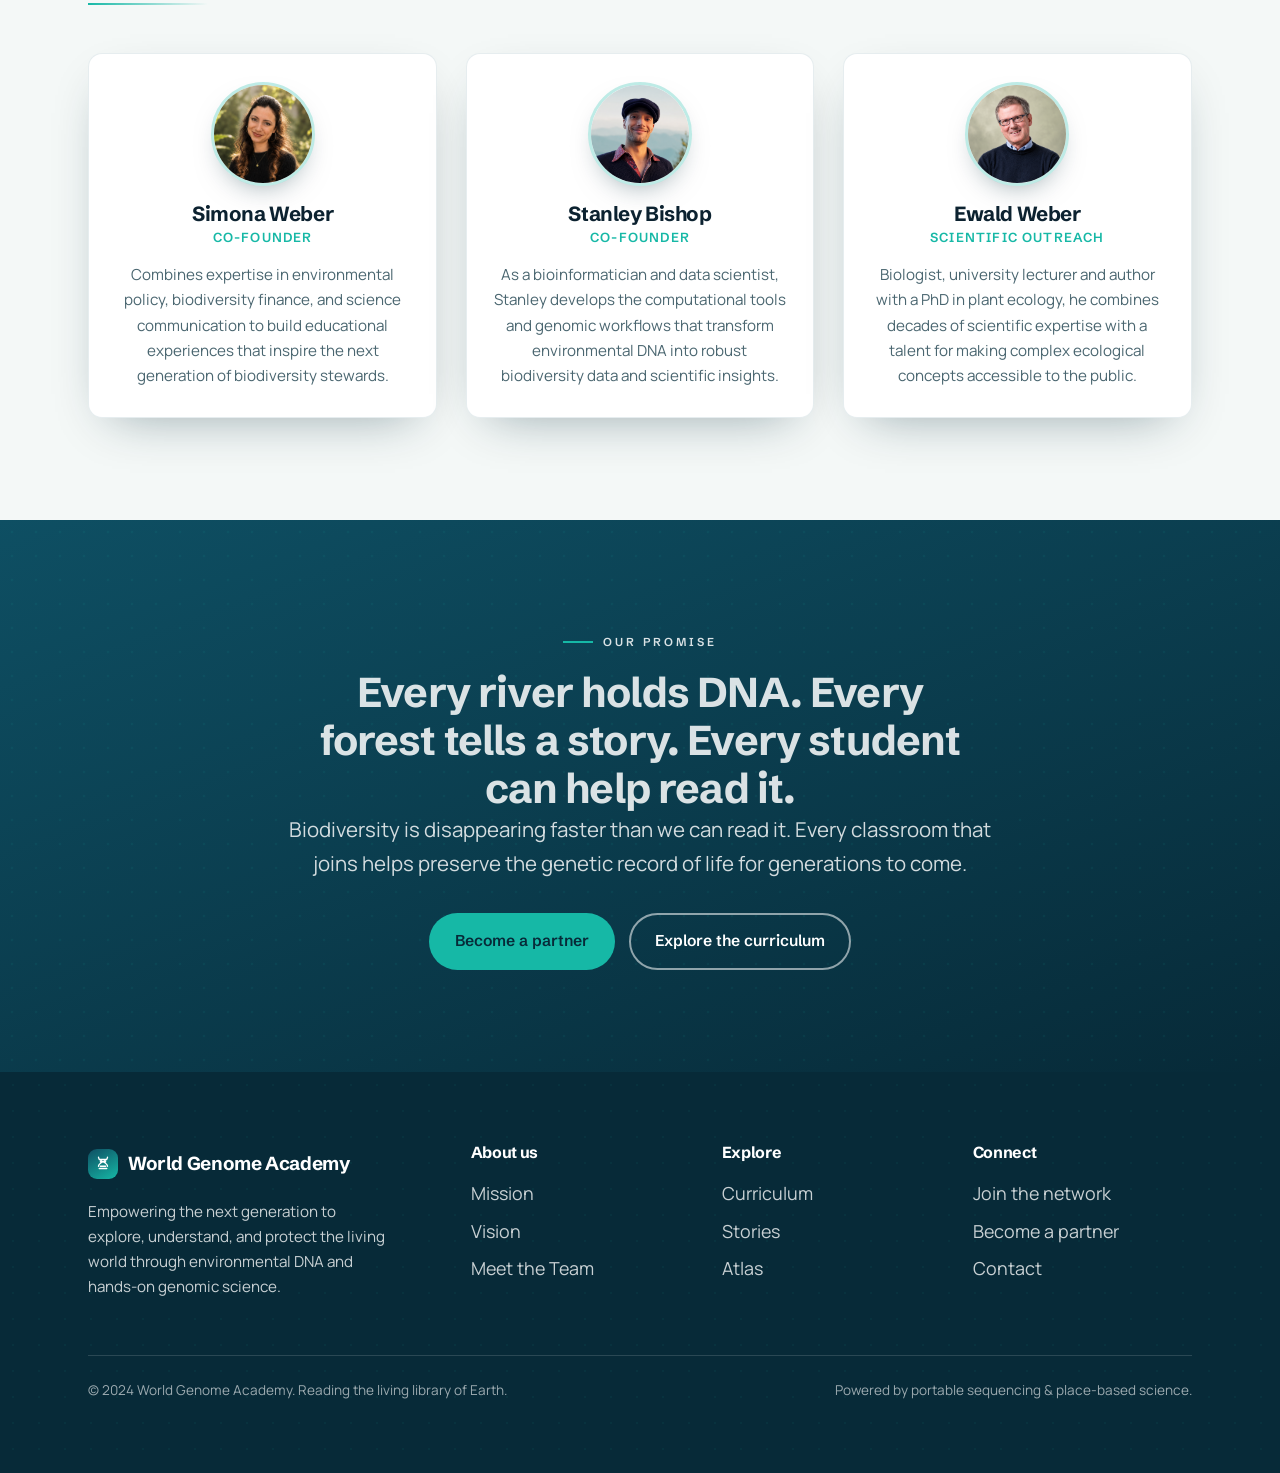
==== commit f2907d60: "Update about-us.html" ====
--- a/about-us.html
+++ b/about-us.html
@@ -242,7 +242,7 @@
           </div>
           <h3>Ewald Weber</h3>
           <p class="role">Scientific Outreach</p>
-          <p>Biologist, university lecturer and author with a PhD in plant ecology, he combines decades of scientific expertise with a talent for making complex ecological concepts accessible and engaging to the public.</p>
+          <p>Biologist, university lecturer and author with a PhD in plant ecology, he combines decades of scientific expertise with a talent for making complex ecological concepts accessible to the public.</p>
         </article>
       </div>
     </div>
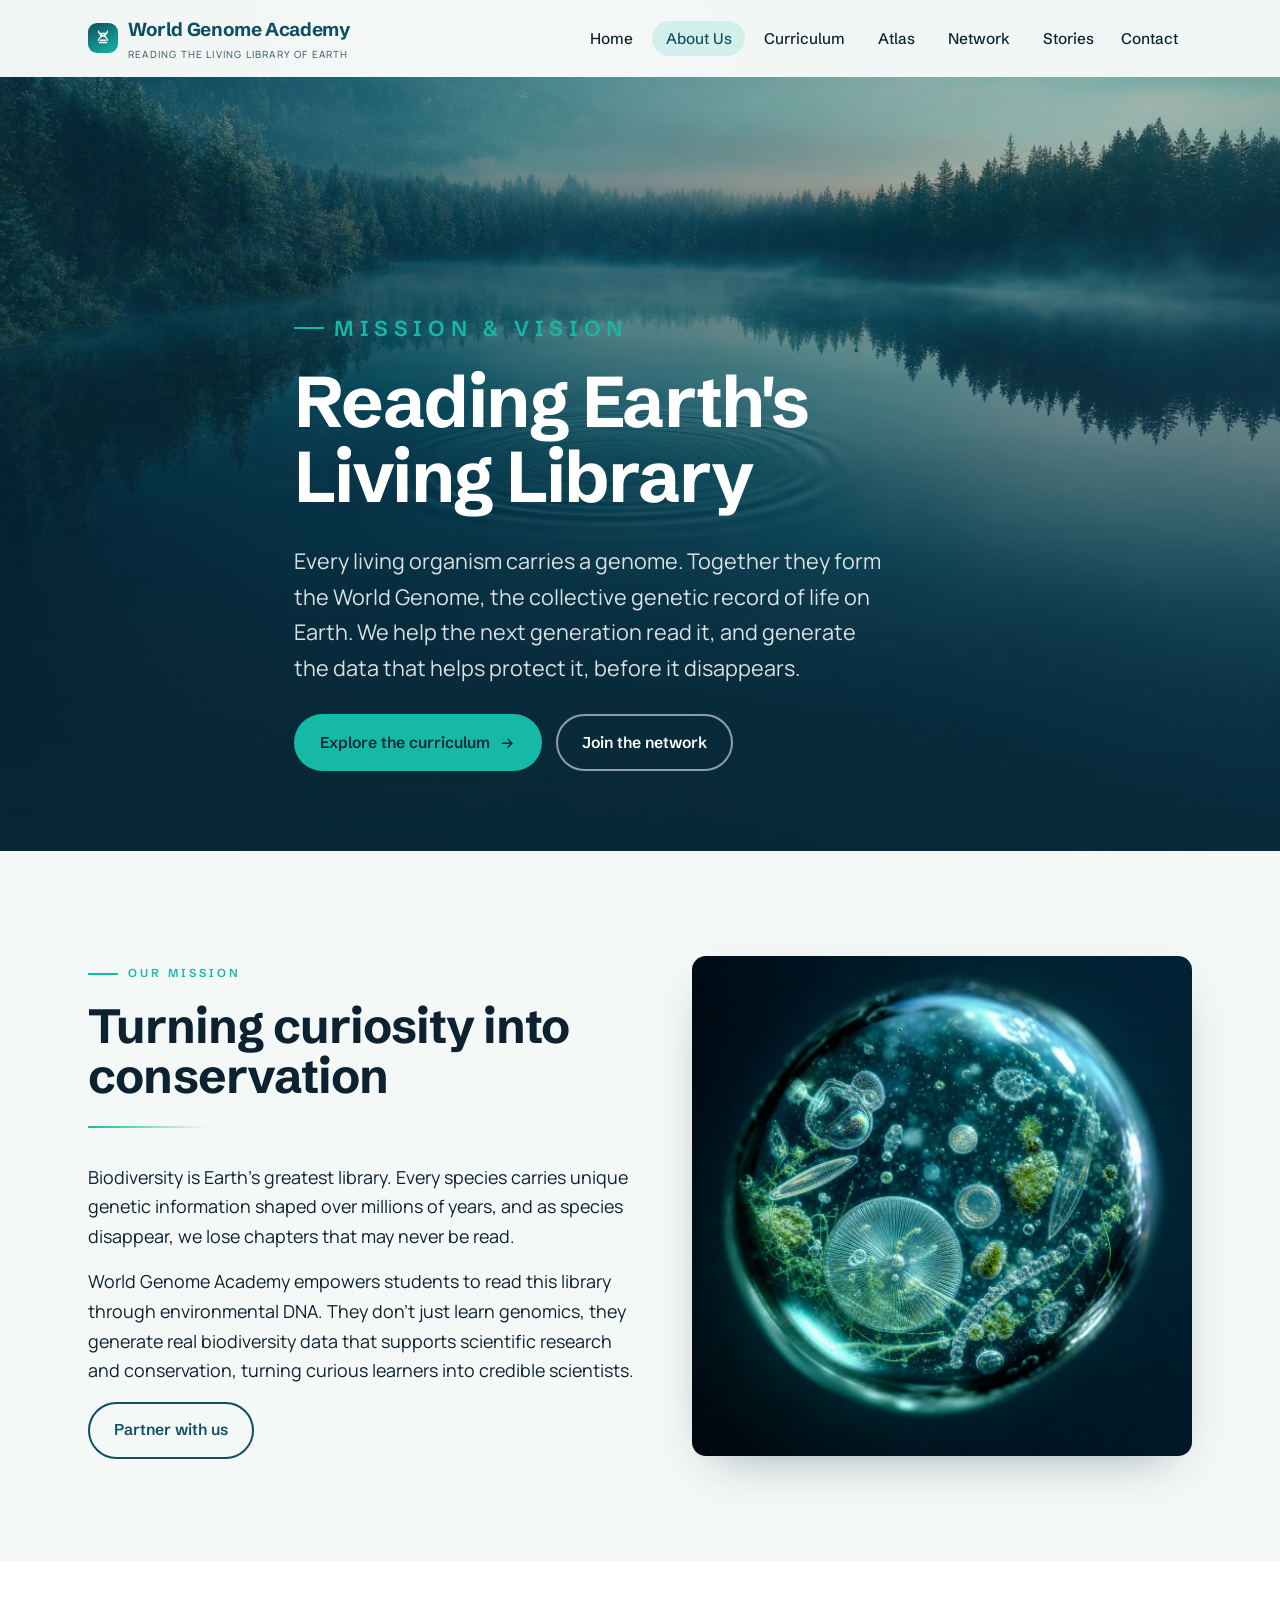
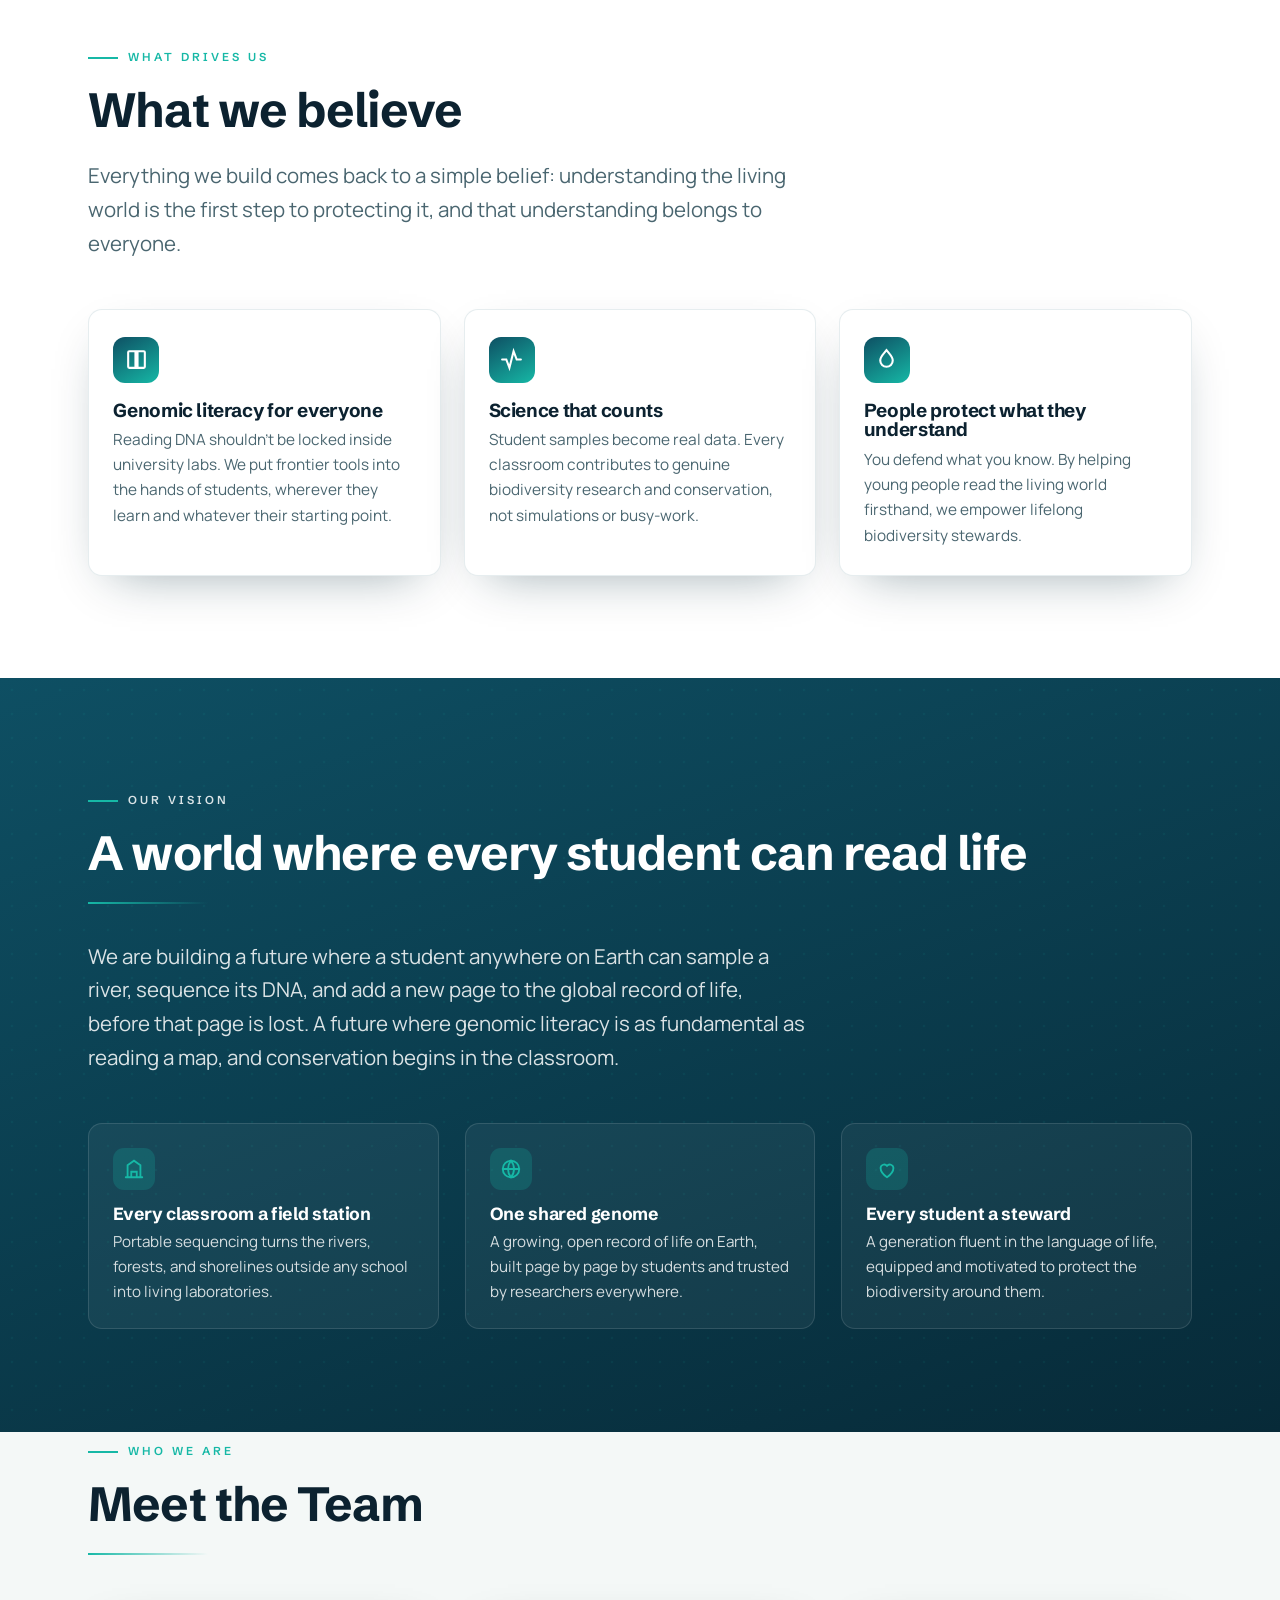
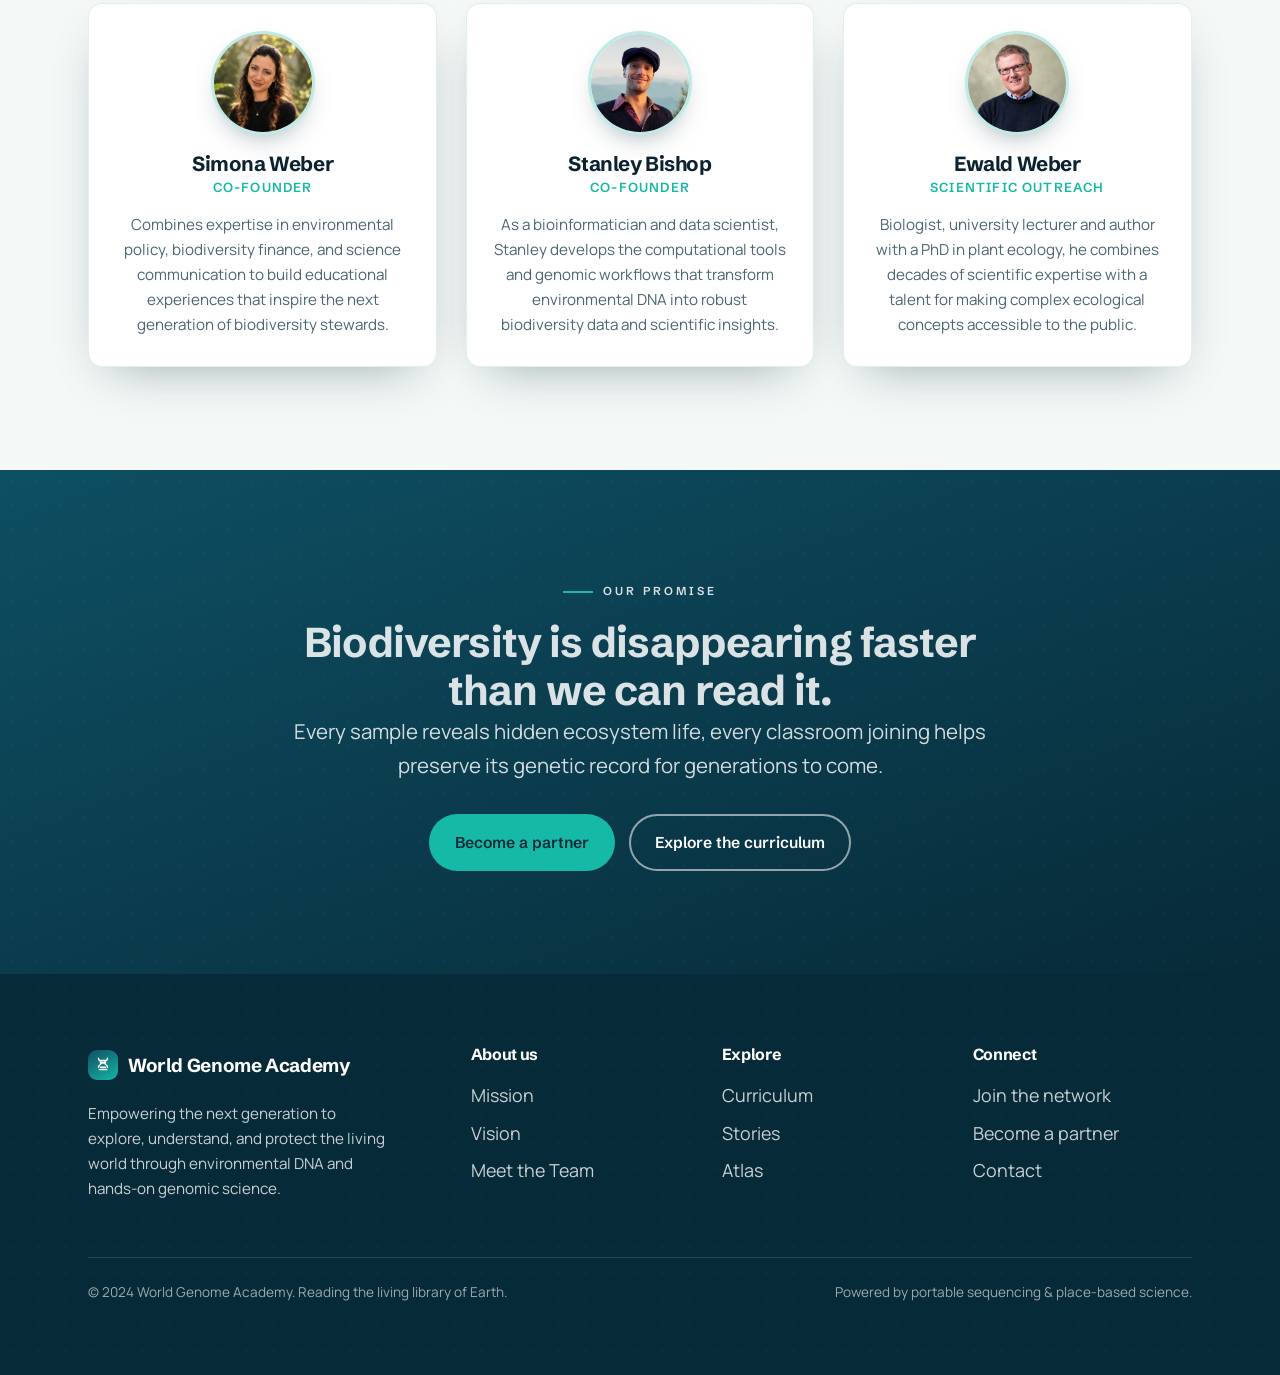
==== commit f50b0d52: "Update about-us.html" ====
--- a/about-us.html
+++ b/about-us.html
@@ -216,7 +216,7 @@
     <div class="wrap">
       <div class="sec-head">
         <p class="eyebrow reveal">Who we are</p>
-        <h2 class="reveal d1">The people behind World Genome Academy</h2>
+        <h2 class="reveal d1">Meet the Team</h2>
         <hr class="ruleline reveal d1">
       </div>
       <div class="team-grid">
@@ -252,8 +252,8 @@
   <section class="section band-deep">
     <div class="wrap center" style="position:relative;z-index:1">
       <p class="eyebrow center reveal">Our promise</p>
-      <p class="pullquote center reveal d1" style="margin-inline:auto;max-width:26ch">Every river holds DNA. Every forest tells a story. Every student can help read it.</p>
-      <p class="lead center reveal d1" style="margin-inline:auto;color:rgba(255,255,255,.82)">Biodiversity is disappearing faster than we can read it. Every classroom that joins helps preserve the genetic record of life for generations to come.</p>
+      <p class="pullquote center reveal d1" style="margin-inline:auto;max-width:26ch">Biodiversity is disappearing faster than we can read it.</p>
+      <p class="lead center reveal d1" style="margin-inline:auto;color:rgba(255,255,255,.82)">Every sample reveals hidden ecosystem life, every classroom joining helps preserve its genetic record for generations to come.</p>
       <div class="hero-cta reveal d2" style="justify-content:center;margin-top:2rem">
         <a class="btn btn-primary" href="network.html">Become a partner</a>
         <a class="btn btn-ghost" href="curriculum.html">Explore the curriculum</a>
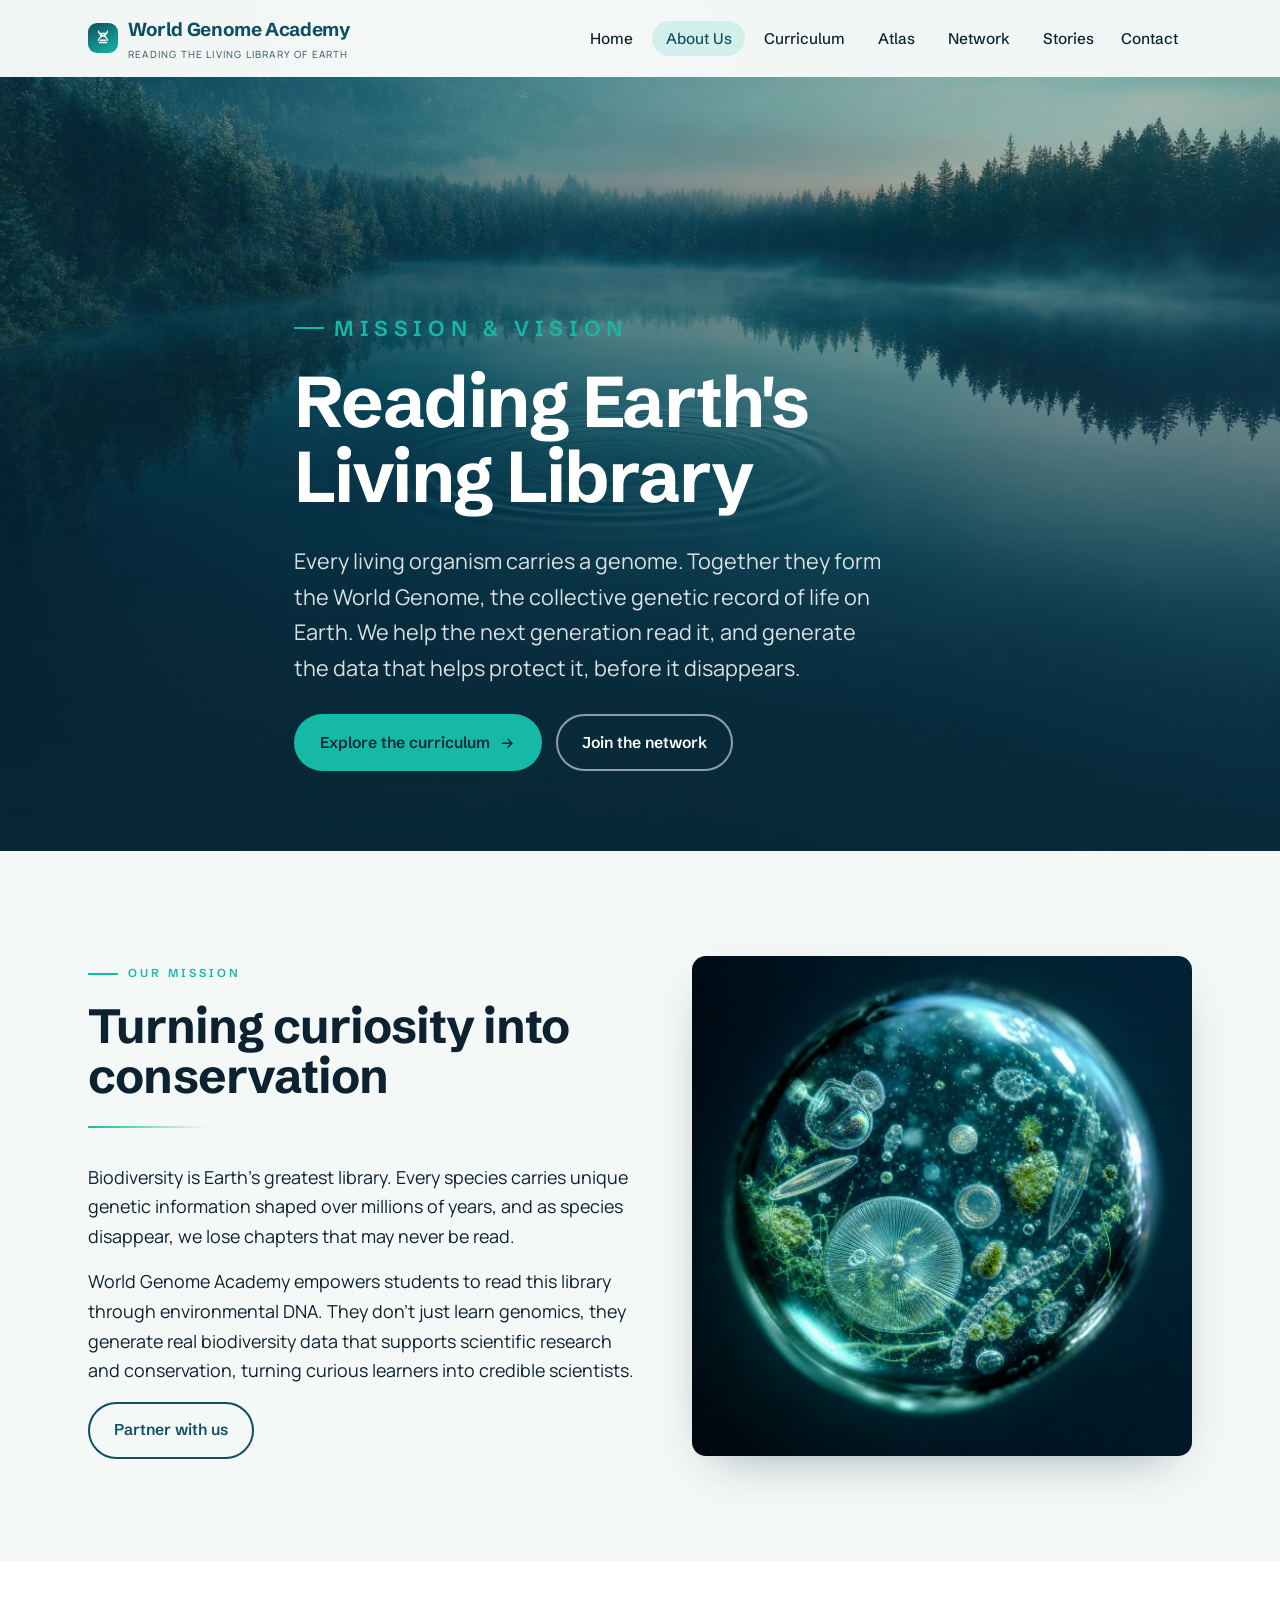
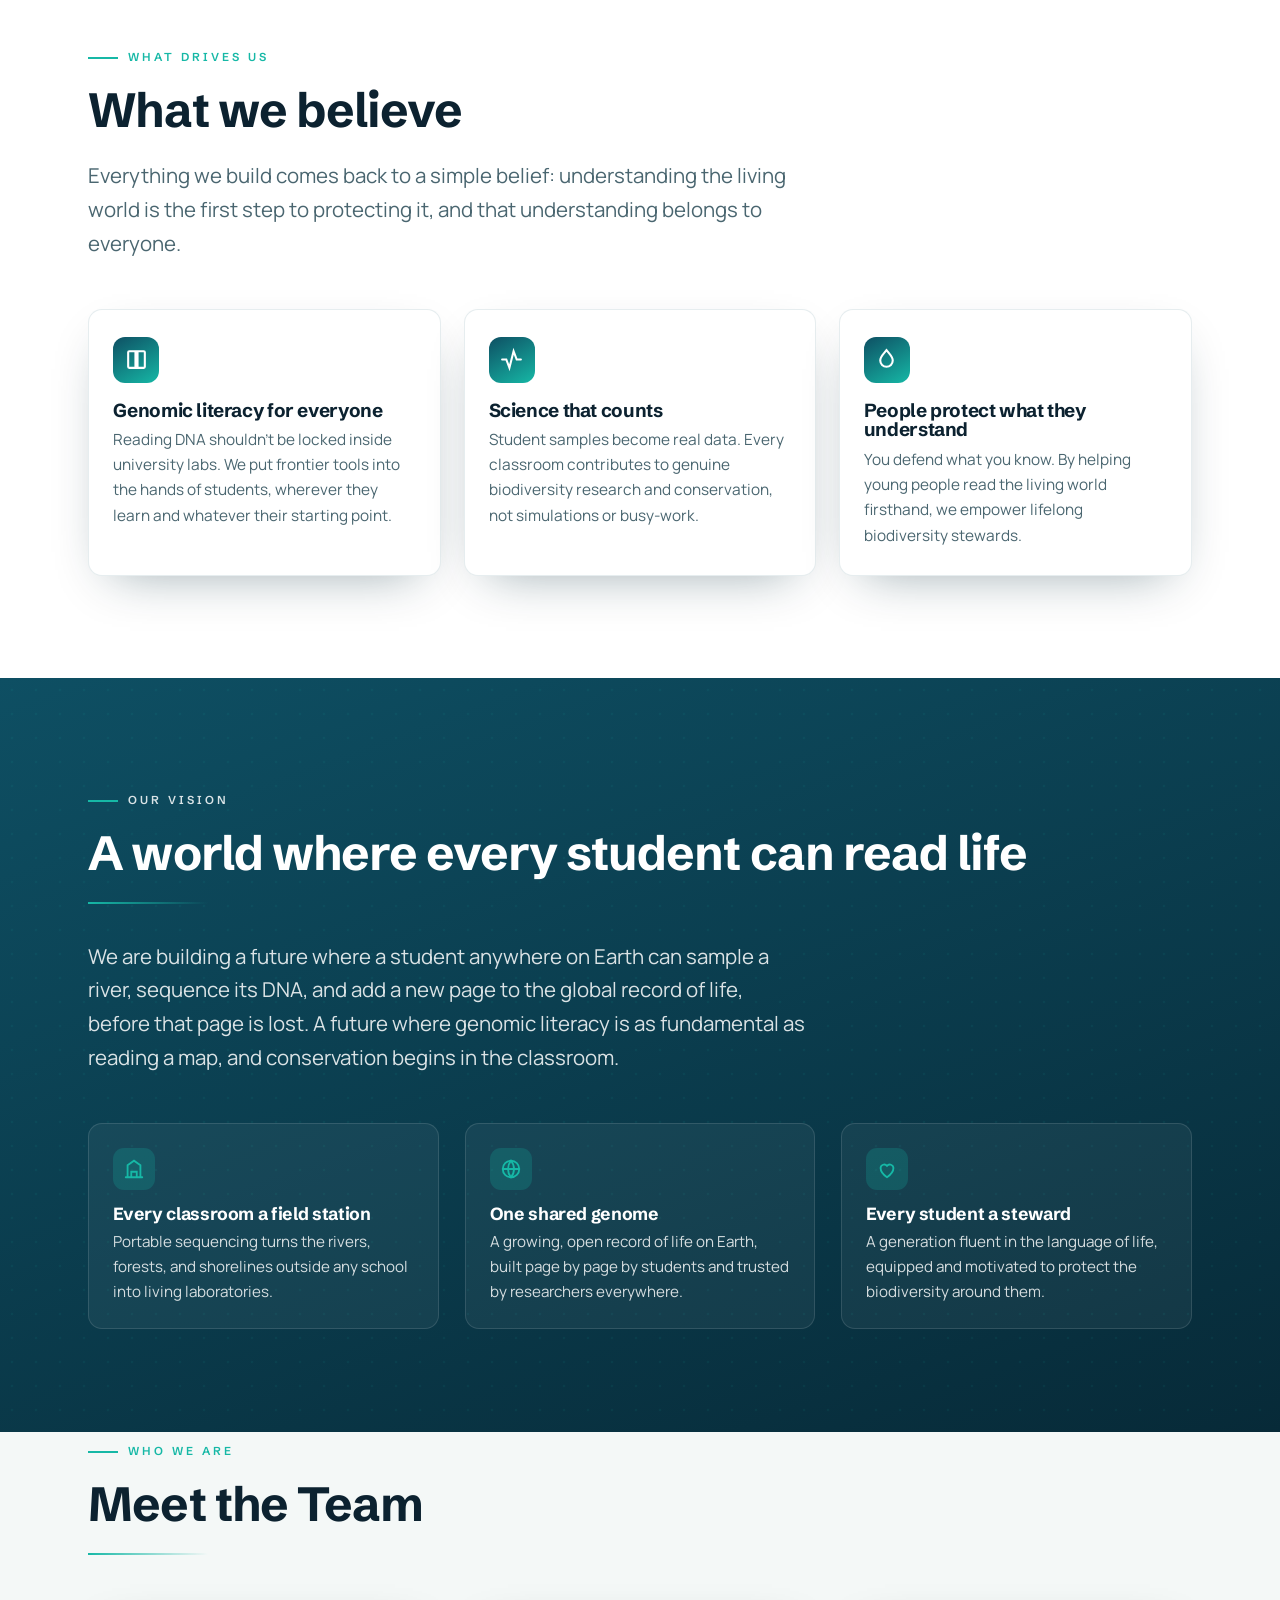
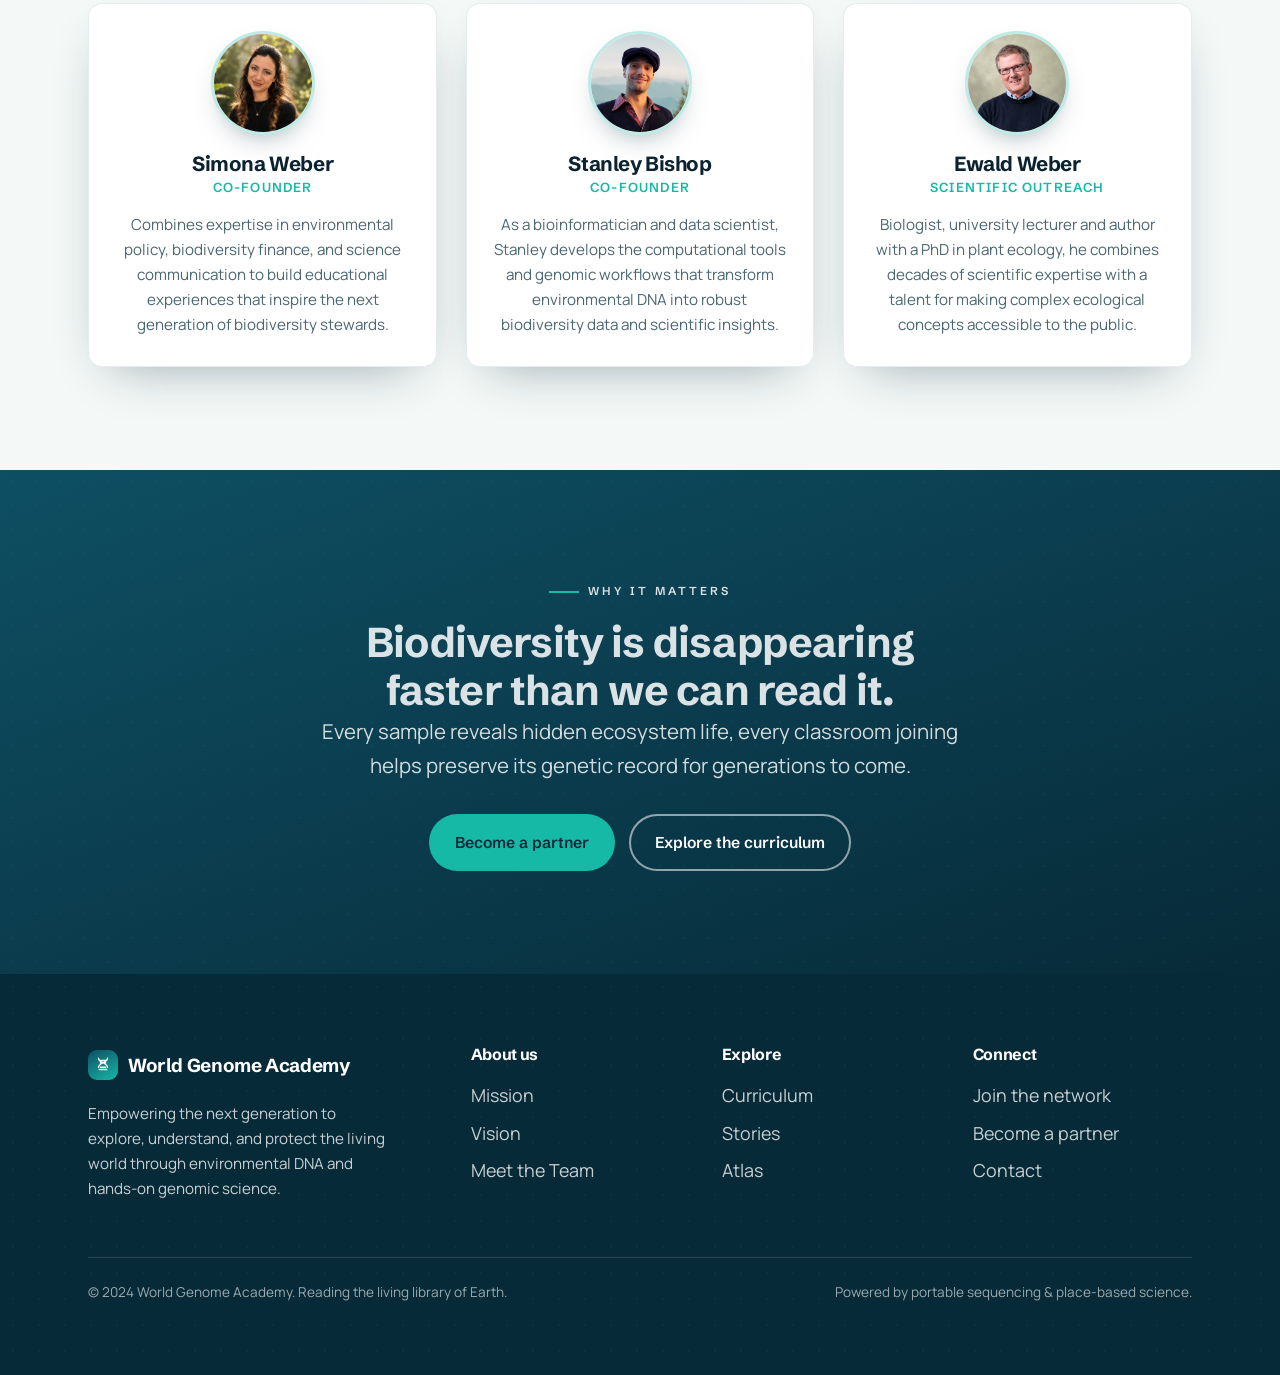
==== commit 691b23c0: "Update about-us.html" ====
--- a/about-us.html
+++ b/about-us.html
@@ -251,9 +251,11 @@
   <!-- MANIFESTO + CTA -->
   <section class="section band-deep">
     <div class="wrap center" style="position:relative;z-index:1">
-      <p class="eyebrow center reveal">Our promise</p>
-      <p class="pullquote center reveal d1" style="margin-inline:auto;max-width:26ch">Biodiversity is disappearing faster than we can read it.</p>
-      <p class="lead center reveal d1" style="margin-inline:auto;color:rgba(255,255,255,.82)">Every sample reveals hidden ecosystem life, every classroom joining helps preserve its genetic record for generations to come.</p>
+      <p class="eyebrow center reveal">why it matters</p>
+      <p class="pullquote center reveal d1" style="margin-inline:auto;max-width:26ch">Biodiversity is disappearing<br> 
+        faster than we can read it.</p>
+      <p class="lead center reveal d1" style="margin-inline:auto;color:rgba(255,255,255,.82)">Every sample reveals hidden ecosystem life, every classroom joining<br> 
+        helps preserve its genetic record for generations to come.</p>
       <div class="hero-cta reveal d2" style="justify-content:center;margin-top:2rem">
         <a class="btn btn-primary" href="network.html">Become a partner</a>
         <a class="btn btn-ghost" href="curriculum.html">Explore the curriculum</a>
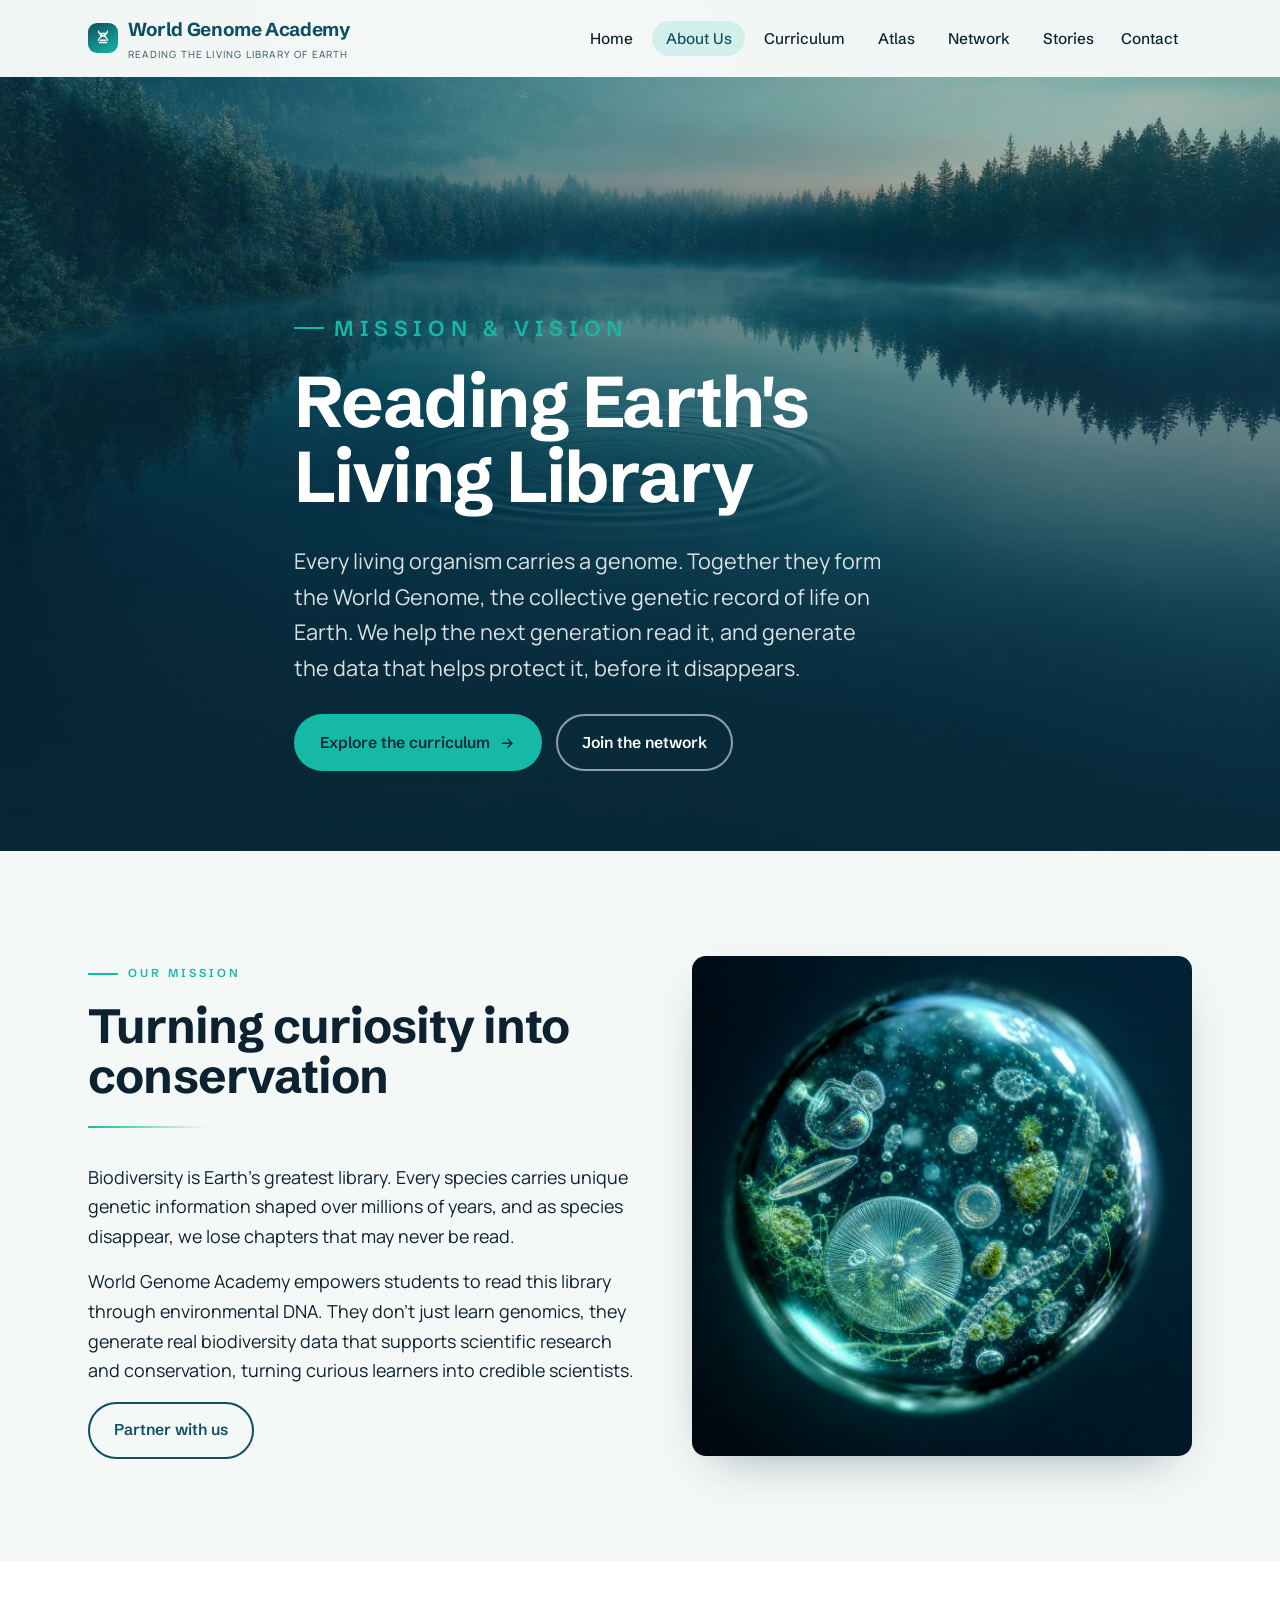
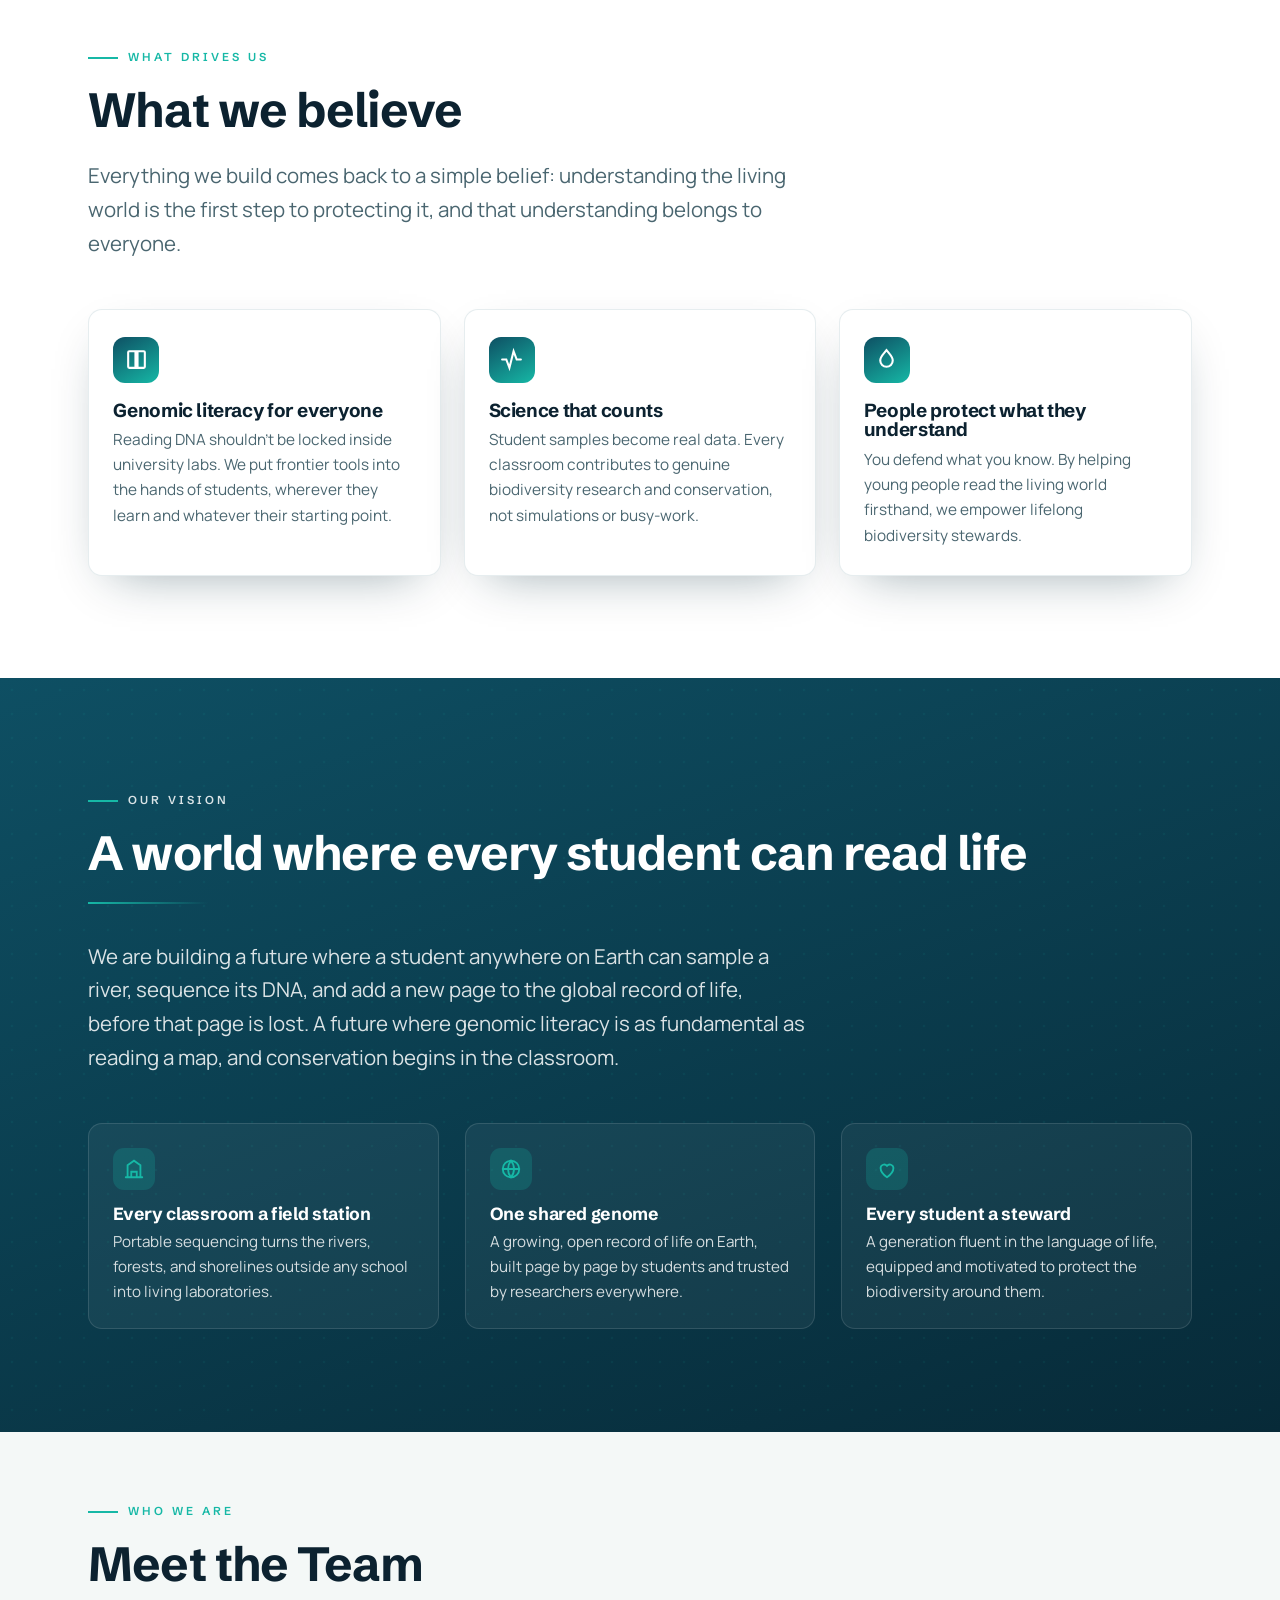
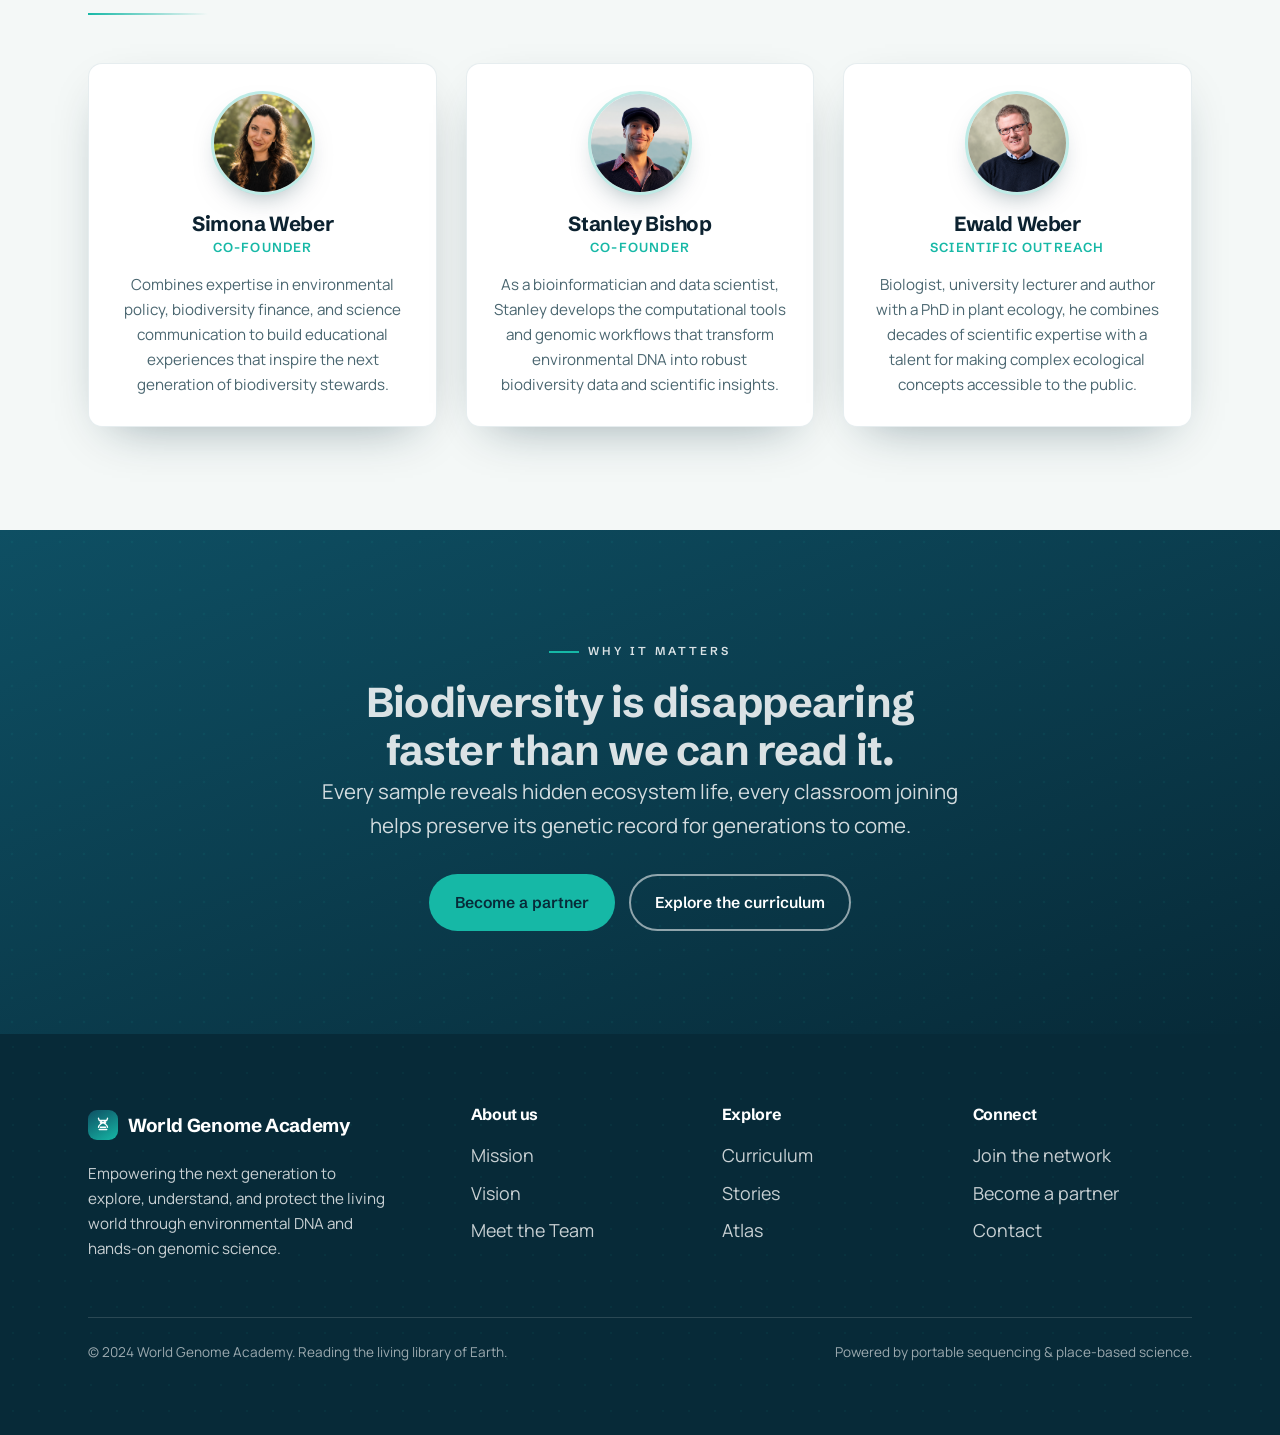
==== commit 9cc6db76: "Update about-us.html" ====
--- a/about-us.html
+++ b/about-us.html
@@ -212,7 +212,7 @@
   </section>
 
   <!-- TEAM -->
-  <section class="section" style="padding-top:0">
+  <section class="section" style="padding-top:60px">
     <div class="wrap">
       <div class="sec-head">
         <p class="eyebrow reveal">Who we are</p>
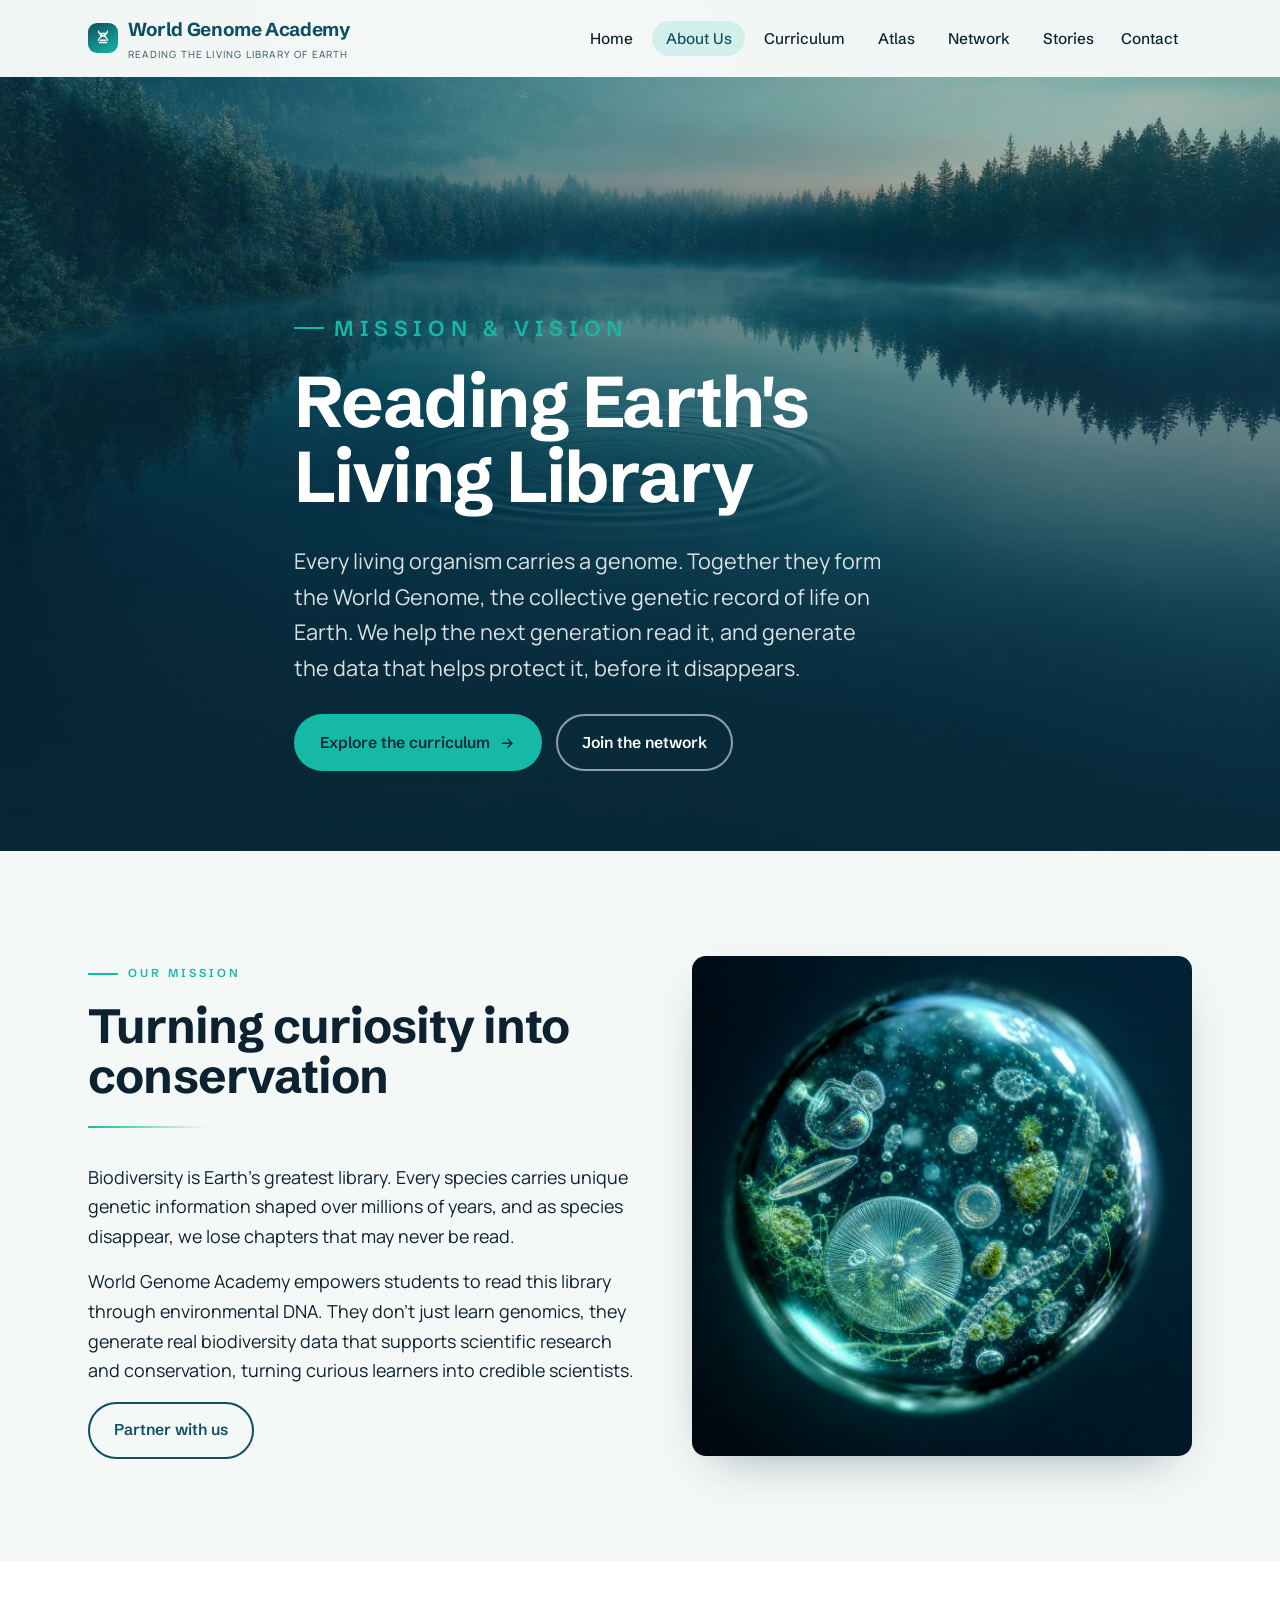
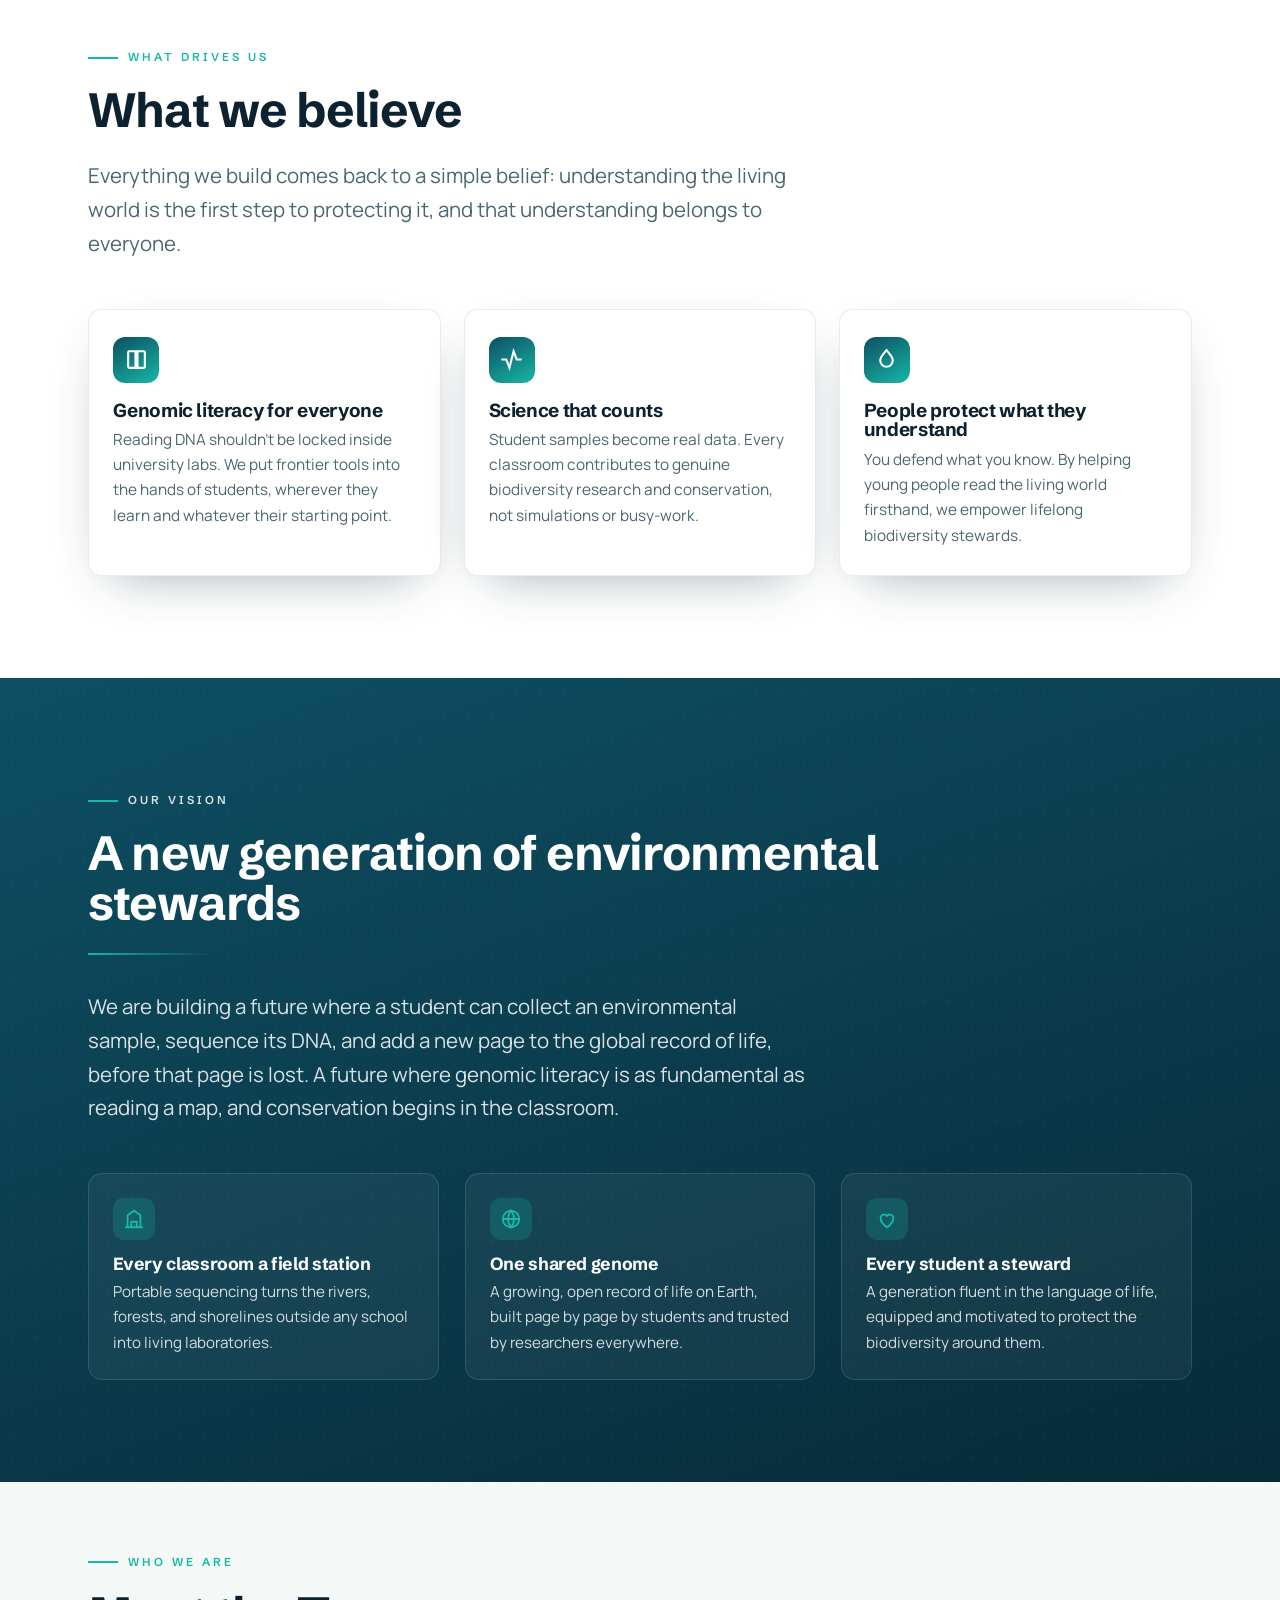
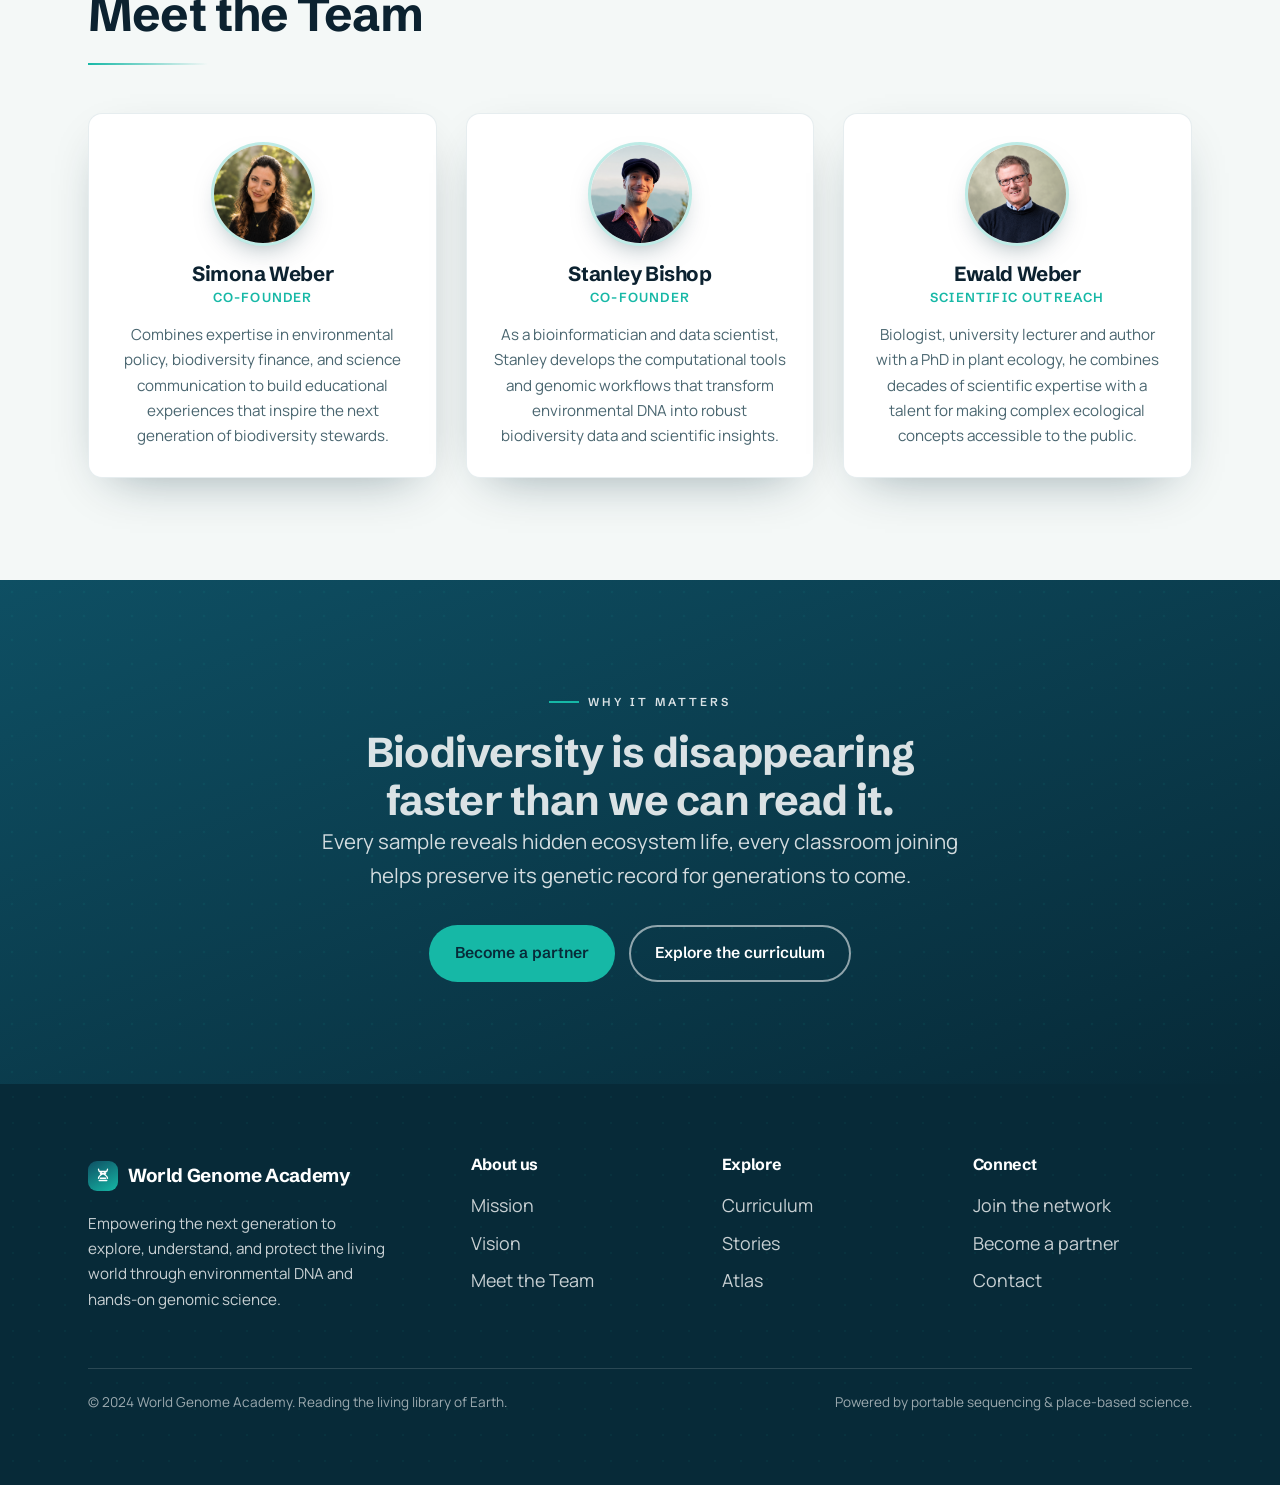
==== commit fa8718ad: "Update about-us.html" ====
--- a/about-us.html
+++ b/about-us.html
@@ -181,9 +181,9 @@
     <div class="wrap" style="position:relative;z-index:1">
       <div class="sec-head reveal" style="max-width:60rem">
         <p class="eyebrow">Our Vision</p>
-        <h2>A world where every student can read life</h2>
+        <h2>A new generation of environmental stewards</h2>
         <hr class="ruleline">
-        <p class="lead">We are building a future where a student anywhere on Earth can sample a river, sequence its DNA, and add a new page to the global record of life, before that page is lost. A future where genomic literacy is as fundamental as reading a map, and conservation begins in the classroom.</p>
+        <p class="lead">We are building a future where a student can collect an environmental sample, sequence its DNA, and add a new page to the global record of life, before that page is lost. A future where genomic literacy is as fundamental as reading a map, and conservation begins in the classroom.</p>
       </div>
       <div class="vision-grid">
         <div class="vision-item reveal">
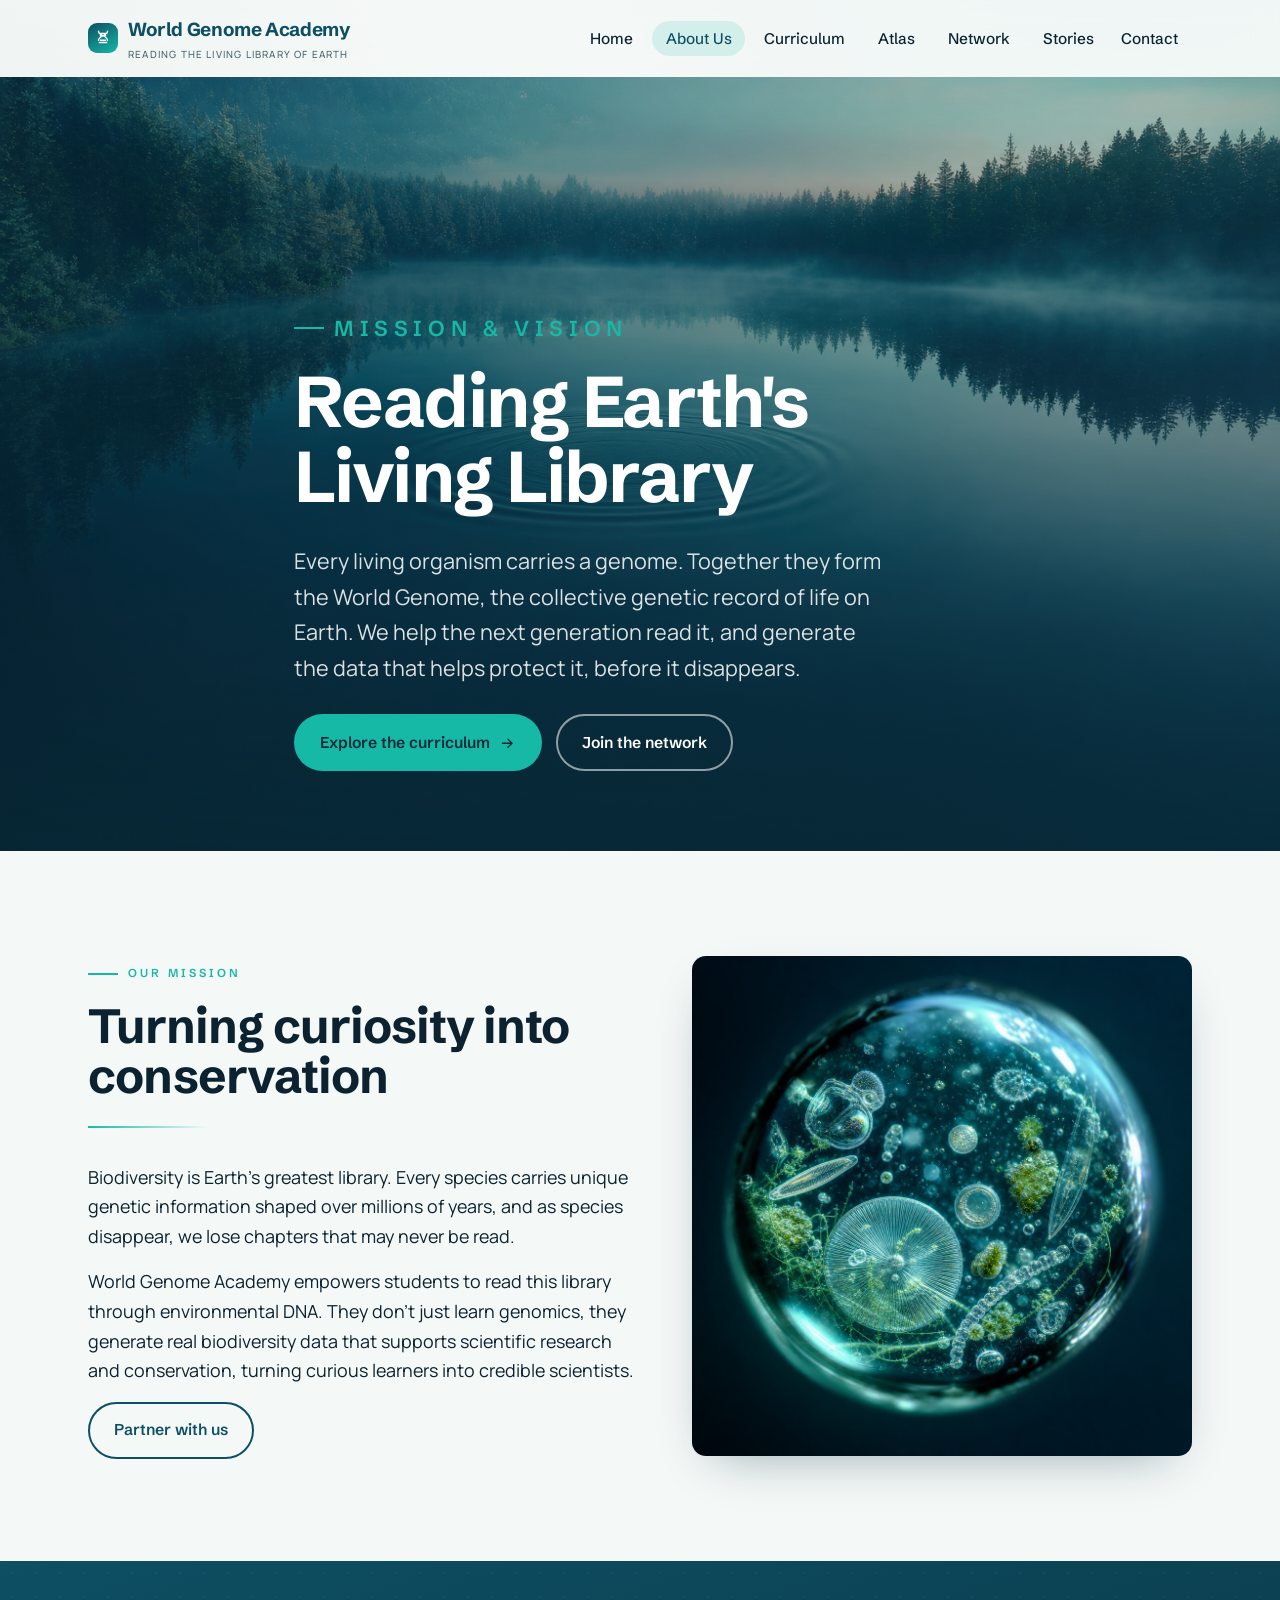
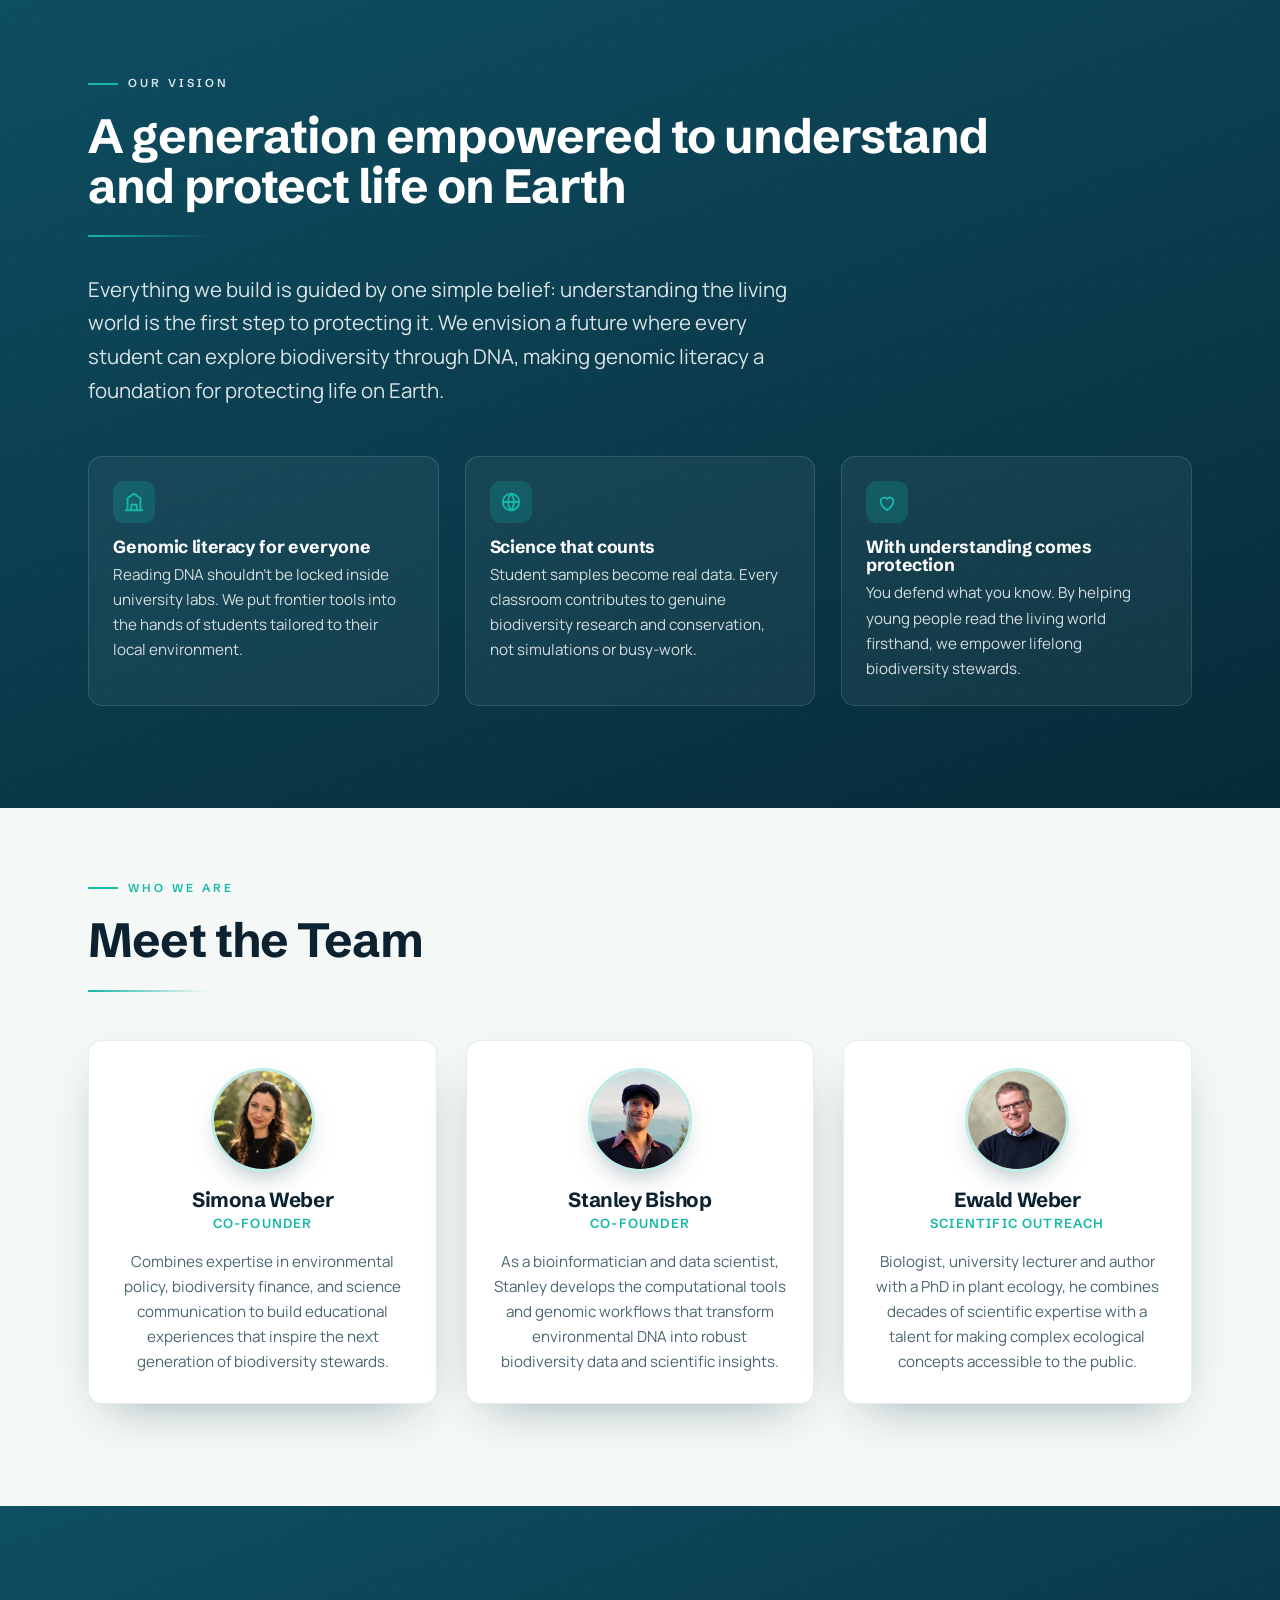
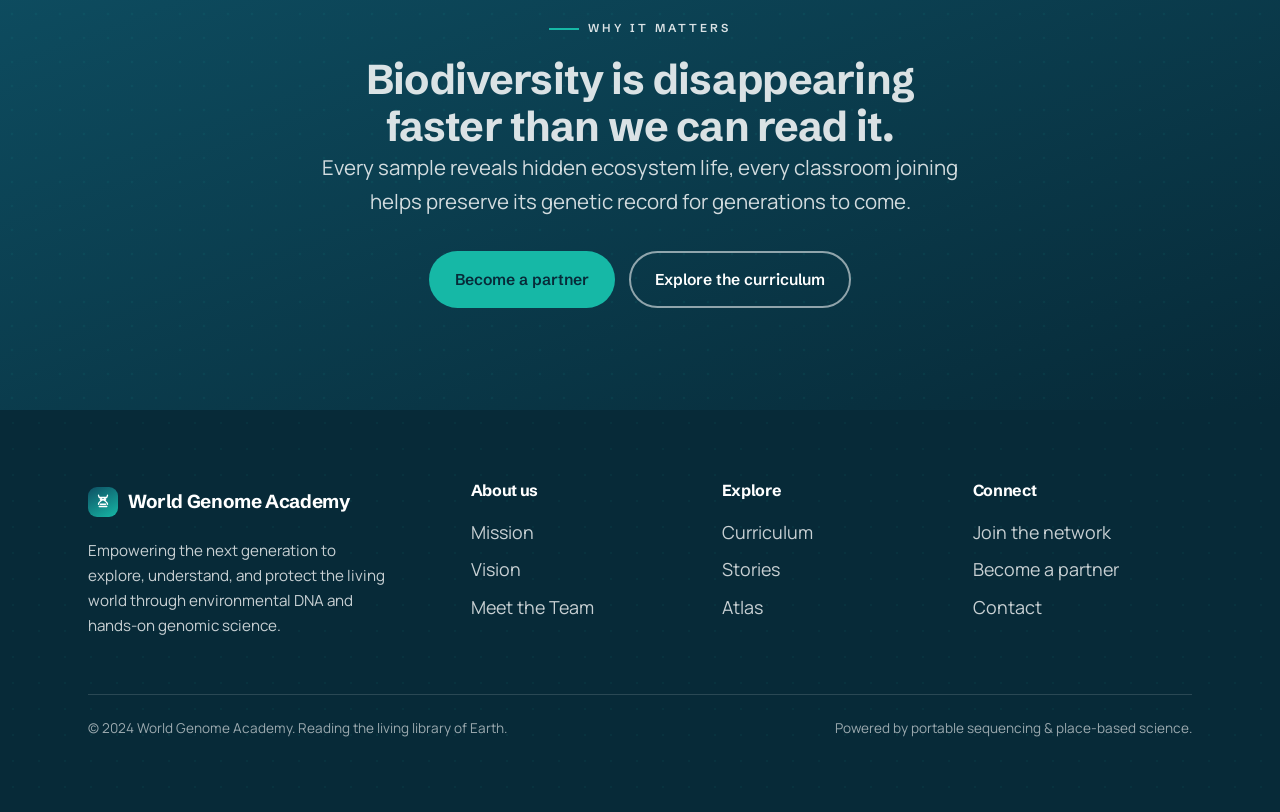
==== commit 76e2f8d8: "Update about-us.html" ====
--- a/about-us.html
+++ b/about-us.html
@@ -142,70 +142,36 @@
     </div>
   </section>
 
-  <!-- WHAT DRIVES US -->
-  <section class="section" style="background:var(--surface);padding-top:clamp(3rem,6vw,5rem)">
-    <div class="wrap">
-      <div class="sec-head reveal">
-        <p class="eyebrow">What drives us</p>
-        <h2>What we believe</h2>
-        <p class="lead">Everything we build comes back to a simple belief: understanding the living world is the first step to protecting it, and that understanding belongs to everyone.</p>
-      </div>
-      <div class="values">
-        <article class="value reveal">
-          <span class="ic" aria-hidden="true">
-            <svg viewBox="0 0 24 24" fill="none" stroke="currentColor" stroke-width="2" stroke-linecap="round"><path d="M4 19V5a1 1 0 0 1 1-1h6v16H5a1 1 0 0 1-1-1Zm9 0V4h6a1 1 0 0 1 1 1v14a1 1 0 0 1-1 1h-6Z"/></svg>
-          </span>
-          <h3>Genomic literacy for everyone</h3>
-          <p>Reading DNA shouldn't be locked inside university labs. We put frontier tools into the hands of students, wherever they learn and whatever their starting point.</p>
-        </article>
-        <article class="value reveal d1">
-          <span class="ic" aria-hidden="true">
-            <svg viewBox="0 0 24 24" fill="none" stroke="currentColor" stroke-width="2" stroke-linecap="round"><path d="M3 12h4l3 8 4-16 3 8h4"/></svg>
-          </span>
-          <h3>Science that counts</h3>
-          <p>Student samples become real data. Every classroom contributes to genuine biodiversity research and conservation, not simulations or busy-work.</p>
-        </article>
-        <article class="value reveal d2">
-          <span class="ic" aria-hidden="true">
-            <svg viewBox="0 0 24 24" fill="none" stroke="currentColor" stroke-width="2" stroke-linecap="round"><path d="M12 3c3 4 6 6 6 10a6 6 0 0 1-12 0c0-4 3-6 6-10Z"/></svg>
-          </span>
-          <h3>People protect what they understand</h3>
-          <p>You defend what you know. By helping young people read the living world firsthand, we empower lifelong biodiversity stewards.</p>
-        </article>
-      </div>
-    </div>
-  </section>
-
   <!-- VISION -->
   <section class="section band-deep">
     <div class="wrap" style="position:relative;z-index:1">
       <div class="sec-head reveal" style="max-width:60rem">
         <p class="eyebrow">Our Vision</p>
-        <h2>A new generation of environmental stewards</h2>
+        <h2>A generation empowered to understand and protect life on Earth</h2>
         <hr class="ruleline">
-        <p class="lead">We are building a future where a student can collect an environmental sample, sequence its DNA, and add a new page to the global record of life, before that page is lost. A future where genomic literacy is as fundamental as reading a map, and conservation begins in the classroom.</p>
+        <p class="lead">Everything we build is guided by one simple belief: understanding the living world is the first step to protecting it. We envision a future where every student can explore biodiversity through DNA, making genomic literacy a foundation for protecting life on Earth.</p>
       </div>
       <div class="vision-grid">
         <div class="vision-item reveal">
           <span class="ic" aria-hidden="true">
             <svg viewBox="0 0 24 24" fill="none" stroke="currentColor" stroke-width="2" stroke-linecap="round"><path d="M3 21h18M5 21V8l7-5 7 5v13M9 21v-6h6v6"/></svg>
           </span>
-          <h3>Every classroom a field station</h3>
-          <p>Portable sequencing turns the rivers, forests, and shorelines outside any school into living laboratories.</p>
+          <h3>Genomic literacy for everyone</h3>
+          <p>Reading DNA shouldn't be locked inside university labs. We put frontier tools into the hands of students tailored to their local environment.</p>
         </div>
         <div class="vision-item reveal d1">
           <span class="ic" aria-hidden="true">
             <svg viewBox="0 0 24 24" fill="none" stroke="currentColor" stroke-width="2" stroke-linecap="round"><circle cx="12" cy="12" r="9"/><path d="M3 12h18M12 3a14 14 0 0 1 0 18 14 14 0 0 1 0-18Z"/></svg>
           </span>
-          <h3>One shared genome</h3>
-          <p>A growing, open record of life on Earth, built page by page by students and trusted by researchers everywhere.</p>
+          <h3>Science that counts</h3>
+          <p>Student samples become real data. Every classroom contributes to genuine biodiversity research and conservation, not simulations or busy-work.</p>
         </div>
         <div class="vision-item reveal d2">
           <span class="ic" aria-hidden="true">
             <svg viewBox="0 0 24 24" fill="none" stroke="currentColor" stroke-width="2" stroke-linecap="round"><path d="M12 21s-7-4.6-7-10a4 4 0 0 1 7-2.5A4 4 0 0 1 19 11c0 5.4-7 10-7 10Z"/></svg>
           </span>
-          <h3>Every student a steward</h3>
-          <p>A generation fluent in the language of life, equipped and motivated to protect the biodiversity around them.</p>
+          <h3>With understanding comes protection</h3>
+          <p>You defend what you know. By helping young people read the living world firsthand, we empower lifelong biodiversity stewards.</p>
         </div>
       </div>
     </div>
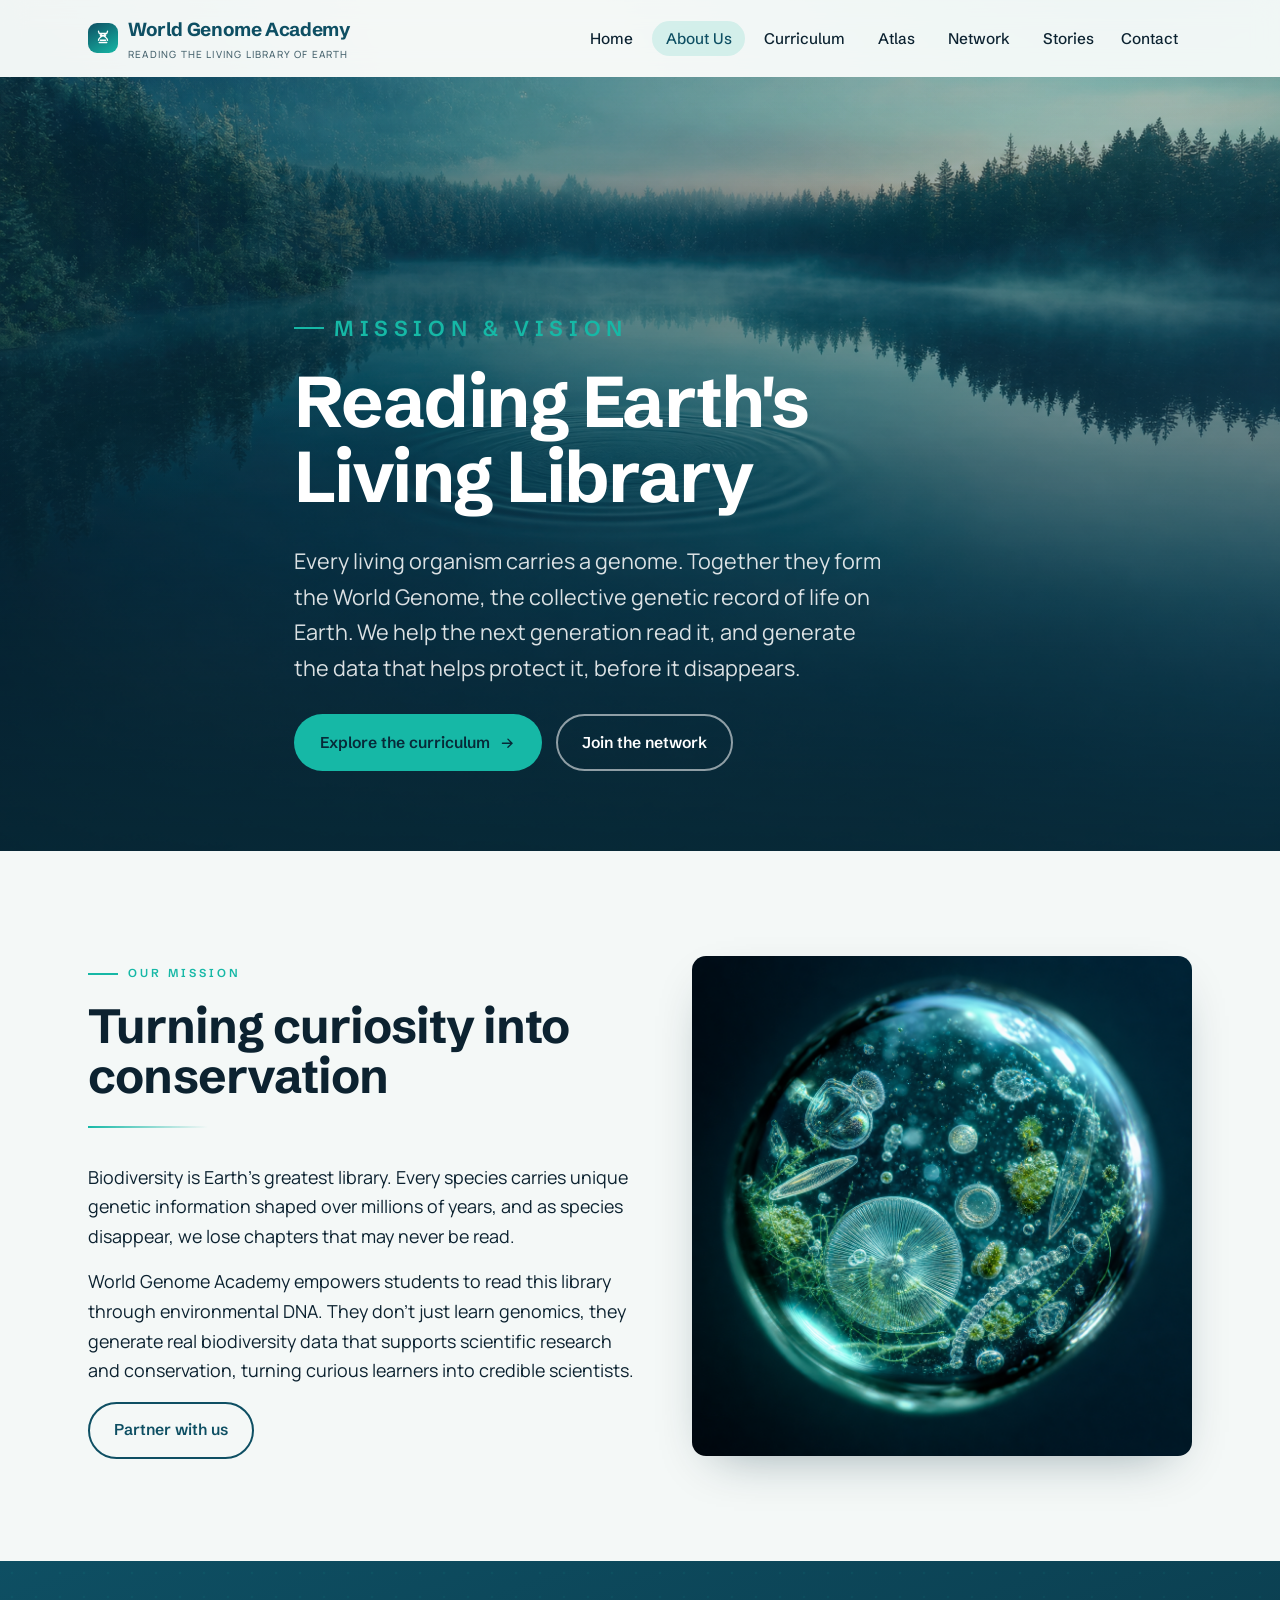
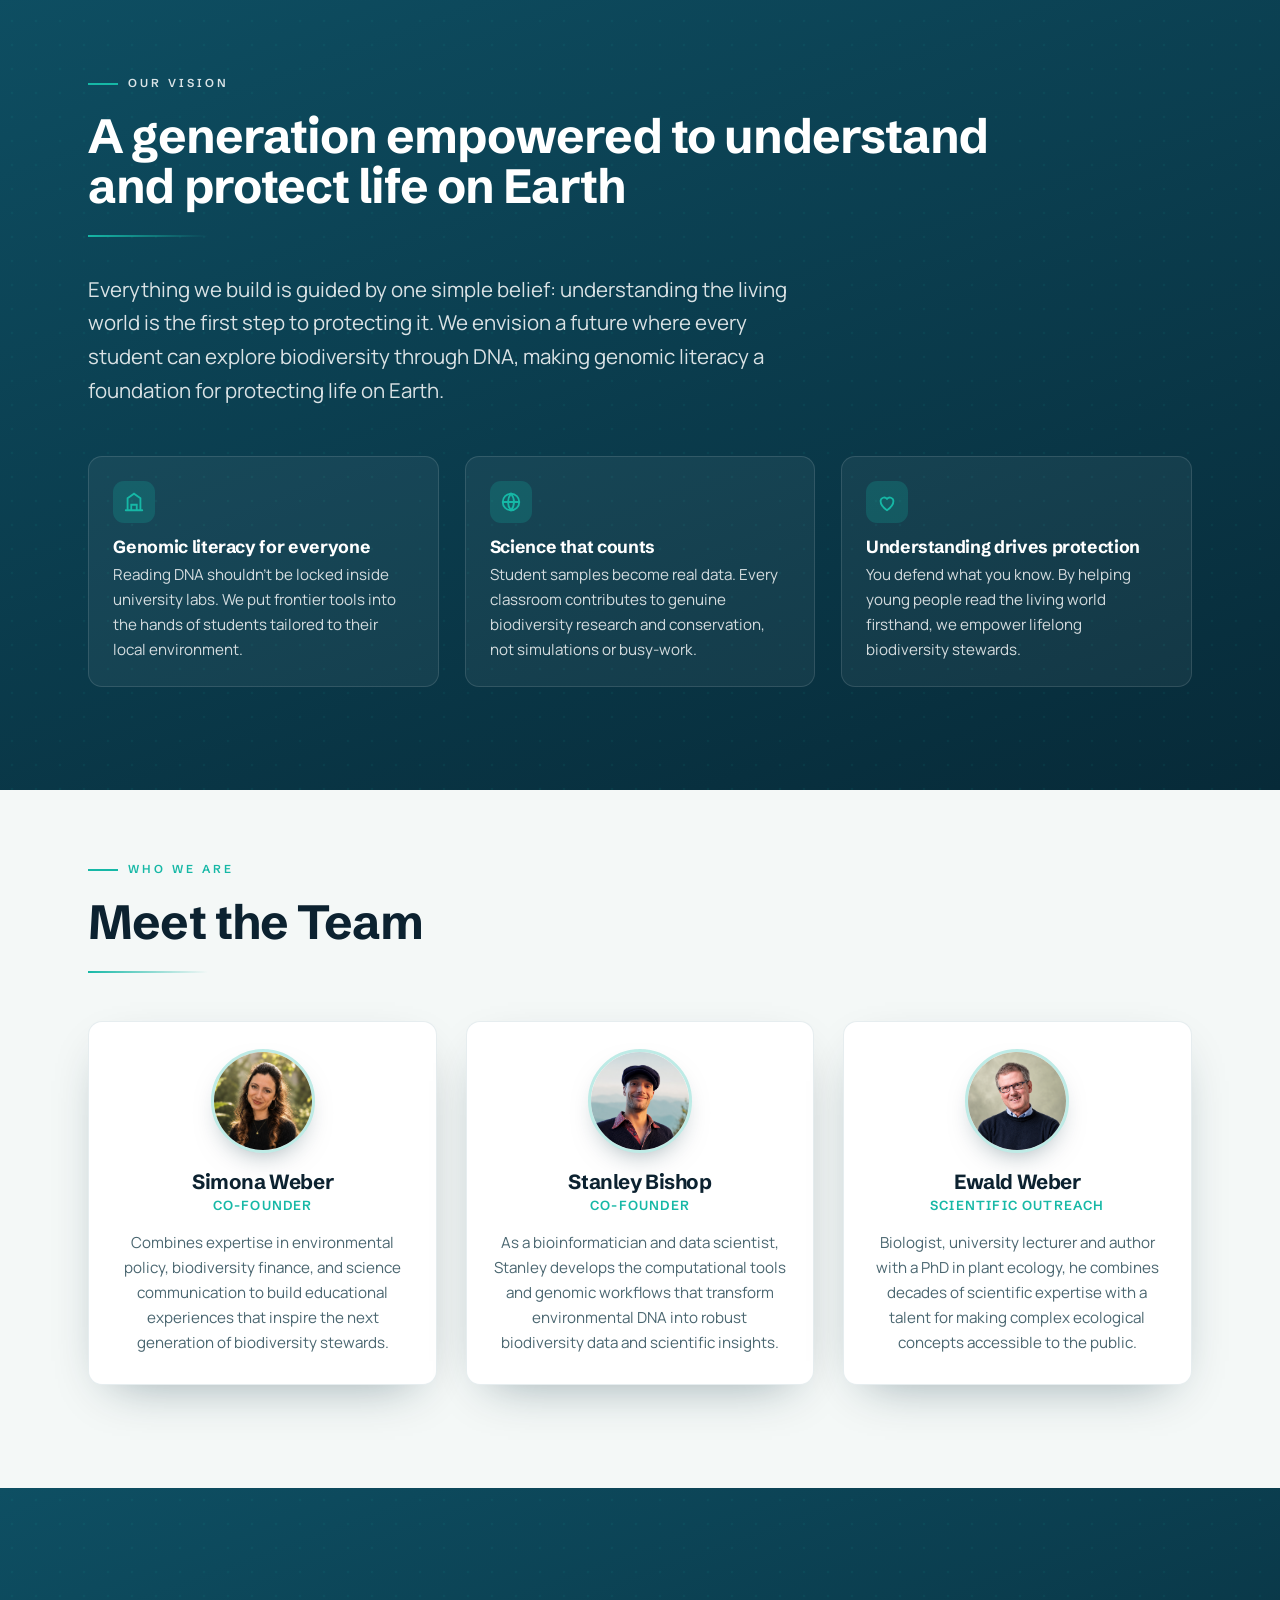
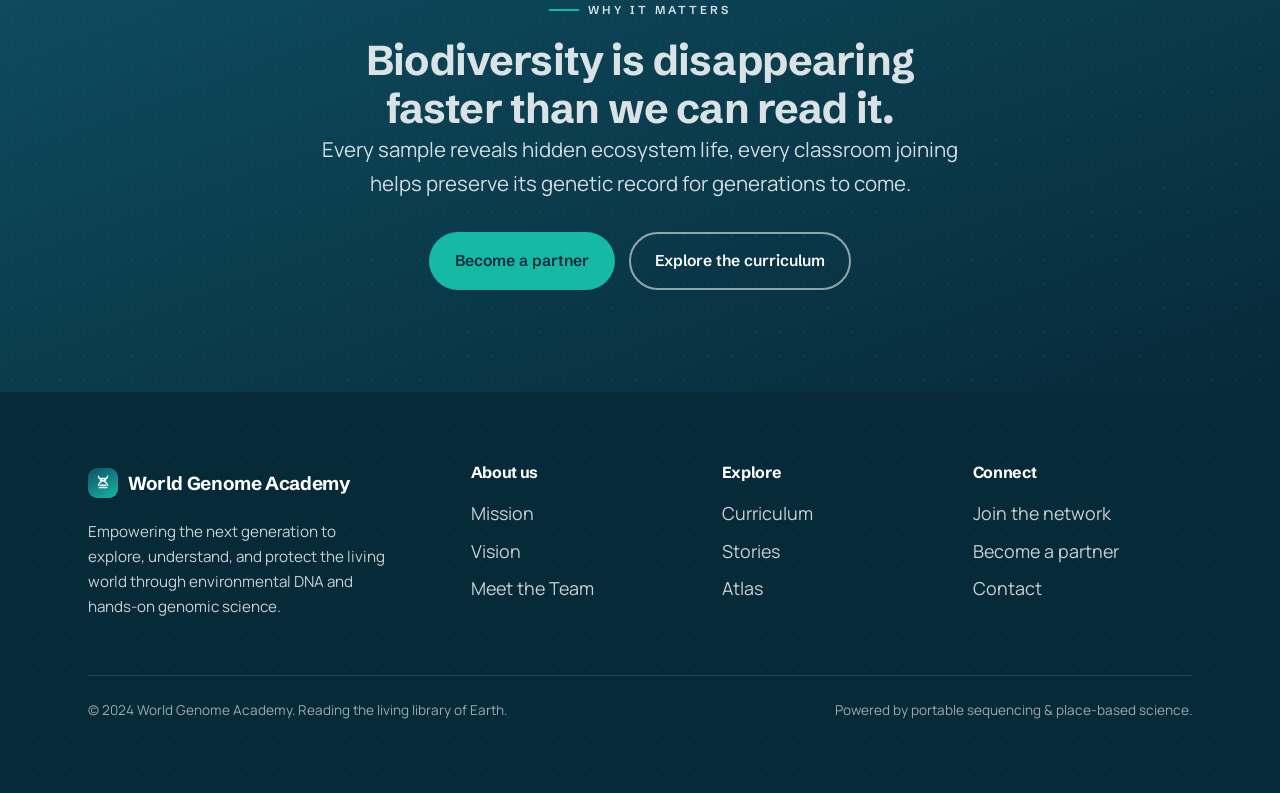
==== commit d4f4e19f: "Update about-us.html" ====
--- a/about-us.html
+++ b/about-us.html
@@ -170,7 +170,7 @@
           <span class="ic" aria-hidden="true">
             <svg viewBox="0 0 24 24" fill="none" stroke="currentColor" stroke-width="2" stroke-linecap="round"><path d="M12 21s-7-4.6-7-10a4 4 0 0 1 7-2.5A4 4 0 0 1 19 11c0 5.4-7 10-7 10Z"/></svg>
           </span>
-          <h3>With understanding comes protection</h3>
+          <h3>Understanding drives protection</h3>
           <p>You defend what you know. By helping young people read the living world firsthand, we empower lifelong biodiversity stewards.</p>
         </div>
       </div>
